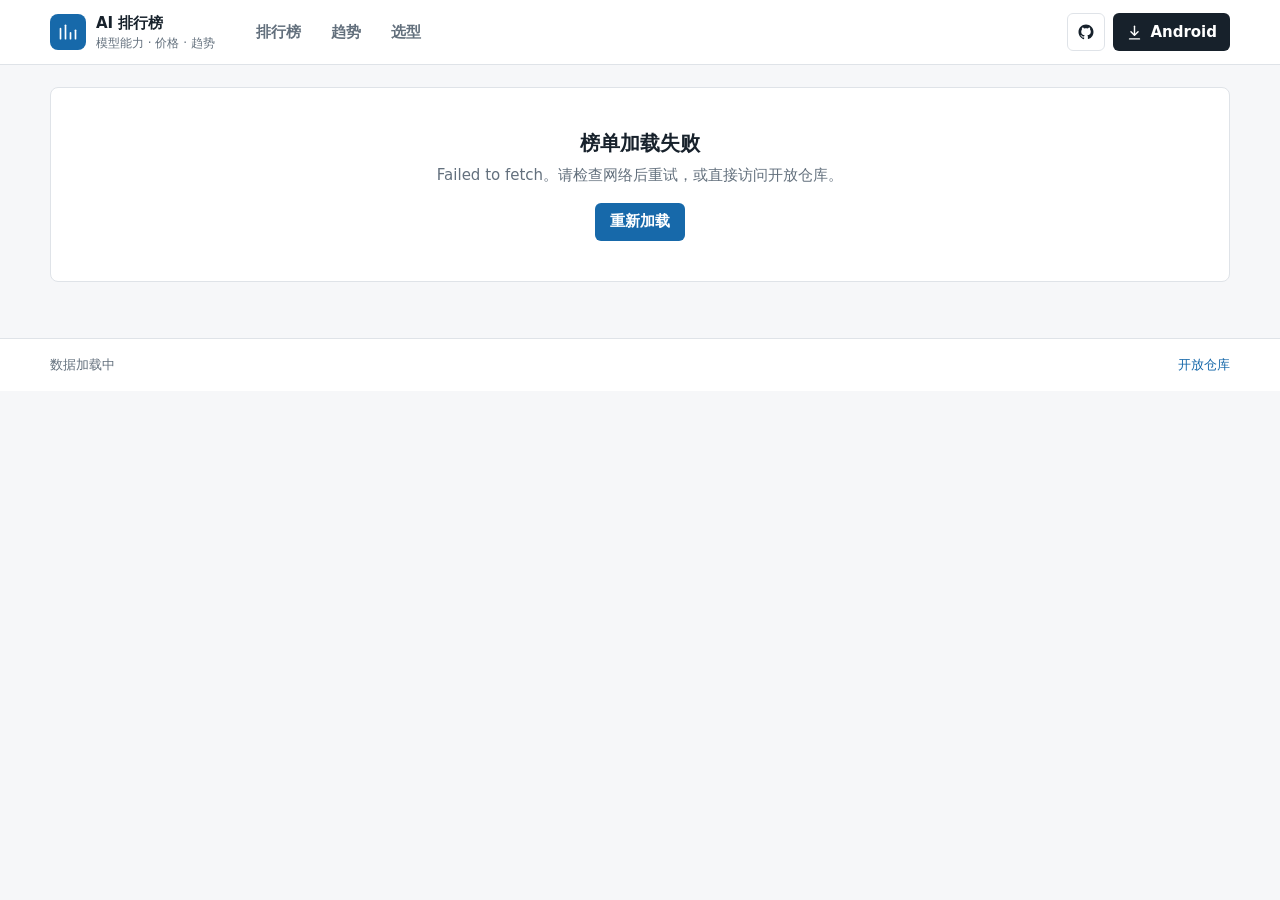
==== web/index.html @ c27666d7 "feat: add web leaderboard site" ====
<!doctype html>
<html lang="zh-CN">
<head>
  <meta charset="utf-8">
  <meta name="viewport" content="width=device-width, initial-scale=1">
  <title>AI 排行榜</title>
  <meta name="description" content="跨源聚合 AI 模型榜单，支持能力、价格、趋势和场景选型对比。">
  <meta name="color-scheme" content="light">
  <meta property="og:title" content="AI 排行榜">
  <meta property="og:description" content="跨源聚合 AI 模型榜单，支持能力、价格、趋势和场景选型对比。">
  <link rel="stylesheet" href="./styles.css">
</head>
<body>
  <header class="app-header">
    <div class="shell header-inner">
      <a class="brand" href="#/">
        <span class="brand-mark" aria-hidden="true">
          <svg viewBox="0 0 24 24" fill="none" stroke="currentColor" stroke-width="2" stroke-linecap="round" stroke-linejoin="round"><path d="M3 20V8"/><path d="M9 20V4"/><path d="M15 20v-7"/><path d="M21 20v-10"/></svg>
        </span>
        <span>
          <span class="brand-name">AI 排行榜</span>
          <small>模型能力 · 价格 · 趋势</small>
        </span>
      </a>
      <nav class="app-nav" aria-label="主导航">
        <a href="#/" data-view="leaderboard">排行榜</a>
        <a href="#/trends" data-view="trends">趋势</a>
        <a href="#/select" data-view="select">选型</a>
      </nav>
      <div class="header-actions">
        <a class="icon-button" href="https://github.com/Aigooz/ai-rankboard" target="_blank" rel="noreferrer" aria-label="GitHub 仓库">
          <svg viewBox="0 0 24 24" fill="currentColor" aria-hidden="true"><path d="M12 2C6.48 2 2 6.48 2 12c0 4.42 2.87 8.17 6.84 9.5.5.08.66-.22.66-.48v-1.7c-2.78.61-3.37-1.34-3.37-1.34-.45-1.16-1.11-1.47-1.11-1.47-.91-.62.07-.6.07-.6 1 .07 1.53 1.03 1.53 1.03.9 1.53 2.36 1.09 2.93.83.09-.65.35-1.09.64-1.34-2.22-.25-4.55-1.11-4.55-4.94 0-1.09.39-1.98 1.03-2.68-.1-.25-.45-1.27.1-2.64 0 0 .84-.27 2.75 1.02.8-.22 1.65-.33 2.5-.33.85 0 1.7.11 2.5.33 1.91-1.29 2.75-1.02 2.75-1.02.55 1.37.2 2.39.1 2.64.64.7 1.03 1.59 1.03 2.68 0 3.84-2.34 4.68-4.57 4.93.36.31.68.92.68 1.85V21c0 .27.16.57.67.48A10.01 10.01 0 0 0 22 12c0-5.52-4.48-10-10-10Z"/></svg>
        </a>
        <a class="download-button" href="https://raw.githubusercontent.com/Aigooz/ai-rankboard-updates/main/app-release.apk" download>
          <svg viewBox="0 0 24 24" fill="none" stroke="currentColor" stroke-width="2" stroke-linecap="round" stroke-linejoin="round" aria-hidden="true"><path d="M12 3v12"/><path d="m7 11 5 5 5-5"/><path d="M5 21h14"/></svg>
          <span>Android</span>
        </a>
      </div>
    </div>
  </header>

  <main class="shell page" id="app" aria-live="polite">
    <section class="loading-state" id="loading">
      <span class="spinner"></span>
      <h1>正在加载榜单</h1>
      <p>正在获取最新快照数据，首次加载可能需要几秒。</p>
    </section>
  </main>

  <div class="modal" id="model-modal" hidden>
    <div class="modal-backdrop" data-close-modal></div>
    <div class="modal-panel" role="dialog" aria-modal="true" aria-labelledby="modal-title">
      <div class="modal-header">
        <h2 id="modal-title">模型详情</h2>
        <button class="icon-button" type="button" data-close-modal aria-label="关闭详情">
          <svg viewBox="0 0 24 24" fill="none" stroke="currentColor" stroke-width="2" stroke-linecap="round" stroke-linejoin="round" aria-hidden="true"><path d="M18 6 6 18"/><path d="m6 6 12 12"/></svg>
        </button>
      </div>
      <div class="modal-body" id="modal-content"></div>
    </div>
  </div>

  <footer class="app-footer">
    <div class="shell footer-inner">
      <span id="data-meta">数据加载中</span>
      <a href="https://github.com/Aigooz/ai-rankboard" target="_blank" rel="noreferrer">开放仓库</a>
    </div>
  </footer>

  <script type="module" src="./app.js"></script>
</body>
</html>
---- web/styles.css ----
:root {
  color-scheme: light;
  --bg: #f6f7f9;
  --surface: #ffffff;
  --surface-muted: #f0f2f5;
  --border: #dfe3e8;
  --text: #17212b;
  --muted: #63707d;
  --accent: #1769aa;
  --accent-soft: #e3f0fa;
  --positive: #157347;
  --negative: #b02a37;
  --shadow: 0 10px 28px rgba(20, 33, 46, 0.10);
}

* { box-sizing: border-box; }

html { scroll-behavior: smooth; }

body {
  margin: 0;
  min-height: 100vh;
  background: var(--bg);
  color: var(--text);
  font-family: "Segoe UI", "Microsoft YaHei", system-ui, -apple-system, sans-serif;
  font-size: 15px;
  line-height: 1.5;
}

a { color: var(--accent); text-decoration: none; }
a:hover { text-decoration: underline; }

button, input, select {
  font: inherit;
}

.shell {
  width: min(1180px, 100% - 32px);
  margin-inline: auto;
}

.app-header {
  position: sticky;
  top: 0;
  z-index: 20;
  border-bottom: 1px solid var(--border);
  background: rgba(255, 255, 255, 0.94);
  backdrop-filter: blur(14px);
}

.header-inner {
  display: flex;
  align-items: center;
  gap: 20px;
  min-height: 64px;
}

.brand {
  display: flex;
  align-items: center;
  gap: 10px;
  color: var(--text);
  font-weight: 700;
  white-space: nowrap;
}

.brand:hover { text-decoration: none; }

.brand-mark {
  display: grid;
  place-items: center;
  width: 36px;
  height: 36px;
  border-radius: 8px;
  background: var(--accent);
  color: #fff;
}

.brand-mark svg { width: 20px; height: 20px; }
.brand small { display: block; color: var(--muted); font-size: 12px; font-weight: 500; }

.app-nav {
  display: flex;
  gap: 4px;
  margin-left: 8px;
}

.app-nav a {
  padding: 8px 13px;
  border-radius: 6px;
  color: var(--muted);
  font-weight: 600;
}

.app-nav a:hover { color: var(--text); background: var(--surface-muted); text-decoration: none; }
.app-nav a.active { color: var(--accent); background: var(--accent-soft); }

.header-actions {
  display: flex;
  align-items: center;
  gap: 8px;
  margin-left: auto;
}

.icon-button {
  display: grid;
  place-items: center;
  width: 38px;
  height: 38px;
  border: 1px solid var(--border);
  border-radius: 6px;
  background: var(--surface);
  color: var(--text);
}

.icon-button:hover { background: var(--surface-muted); }
.icon-button svg { width: 18px; height: 18px; }

.download-button {
  display: inline-flex;
  align-items: center;
  gap: 7px;
  height: 38px;
  padding: 0 13px;
  border-radius: 6px;
  background: var(--text);
  color: #fff;
  font-weight: 650;
}

.download-button:hover { background: #2c3b48; text-decoration: none; }
.download-button svg { width: 17px; height: 17px; }

.page {
  padding: 22px 0 56px;
}

.loading-state {
  display: grid;
  place-items: center;
  min-height: 50vh;
  color: var(--muted);
  text-align: center;
}

.loading-state h1 { margin: 12px 0 4px; font-size: 20px; color: var(--text); }
.loading-state p { margin: 0; }

.spinner {
  width: 28px;
  height: 28px;
  border: 3px solid var(--border);
  border-top-color: var(--accent);
  border-radius: 50%;
  animation: spin 1s linear infinite;
}

@keyframes spin { to { transform: rotate(360deg); } }

.view-header {
  display: flex;
  align-items: flex-end;
  justify-content: space-between;
  gap: 20px;
  margin-bottom: 18px;
}

.view-header h1 { margin: 0 0 3px; font-size: 24px; letter-spacing: 0; }
.view-header p { margin: 0; color: var(--muted); }
.freshness { color: var(--muted); font-size: 13px; text-align: right; white-space: nowrap; }
.freshness strong { display: block; color: var(--text); font-size: 15px; }

.dimension-tabs {
  display: flex;
  gap: 6px;
  overflow-x: auto;
  padding-bottom: 4px;
  margin: 0 -4px 14px;
}

.chip {
  flex: 0 0 auto;
  padding: 8px 12px;
  border: 1px solid var(--border);
  border-radius: 6px;
  background: var(--surface);
  color: var(--muted);
  font-weight: 650;
  cursor: pointer;
}

.chip:hover { background: var(--surface-muted); color: var(--text); }
.chip.active { background: var(--accent-soft); border-color: #b3d6ee; color: var(--accent); }

.control-panel {
  display: grid;
  grid-template-columns: minmax(220px, 1.2fr) auto auto auto;
  gap: 10px;
  margin-bottom: 14px;
}

.search-field {
  position: relative;
}

.search-field svg {
  position: absolute;
  left: 11px;
  top: 50%;
  width: 16px;
  height: 16px;
  color: var(--muted);
  transform: translateY(-50%);
}

.search-field input {
  width: 100%;
  height: 40px;
  padding: 0 12px 0 35px;
  border: 1px solid var(--border);
  border-radius: 6px;
  background: var(--surface);
  color: var(--text);
}

.search-field input:focus,
.control-panel select:focus {
  outline: 2px solid var(--accent);
  outline-offset: 1px;
}

.control-panel select {
  height: 40px;
  min-width: 135px;
  padding: 0 10px;
  border: 1px solid var(--border);
  border-radius: 6px;
  background: var(--surface);
  color: var(--text);
}

.panel {
  overflow: hidden;
  border: 1px solid var(--border);
  border-radius: 8px;
  background: var(--surface);
}

.table-scroll { overflow: auto; max-height: calc(100vh - 290px); }

.data-table {
  width: 100%;
  min-width: 790px;
  border-collapse: collapse;
}

.data-table th {
  position: sticky;
  top: 0;
  z-index: 1;
  padding: 11px 14px;
  border-bottom: 1px solid var(--border);
  background: var(--surface-muted);
  color: var(--muted);
  font-size: 12px;
  font-weight: 700;
  text-align: left;
  white-space: nowrap;
}

.data-table td {
  padding: 12px 14px;
  border-bottom: 1px solid #eceff2;
  vertical-align: middle;
}

.data-table tr:last-child td { border-bottom: 0; }
.data-table tbody tr { cursor: pointer; }
.data-table tbody tr:hover { background: #f8fafb; }
.data-table tbody tr:focus-visible { outline: 2px solid var(--accent); outline-offset: -2px; }

.rank-cell {
  width: 56px;
  color: var(--muted);
  font-weight: 700;
}

.model-name { font-weight: 650; }
.model-vendor { display: block; margin-top: 2px; color: var(--muted); font-size: 12px; }
.num { font-variant-numeric: tabular-nums; white-space: nowrap; }
.score-pill {
  display: inline-block;
  min-width: 48px;
  padding: 3px 7px;
  border-radius: 4px;
  background: var(--accent-soft);
  color: #085a86;
  font-weight: 700;
  text-align: center;
}

.muted { color: var(--muted); }
.empty-state {
  padding: 40px 20px;
  color: var(--muted);
  text-align: center;
}

.trend-grid,
.select-grid {
  display: grid;
  grid-template-columns: 1.35fr 1fr;
  gap: 16px;
  align-items: start;
}

.card {
  padding: 16px;
  border: 1px solid var(--border);
  border-radius: 8px;
  background: var(--surface);
}

.card h2 { margin: 0 0 12px; font-size: 17px; }
.card-sub { margin: -7px 0 13px; color: var(--muted); font-size: 13px; }

.usage-item {
  display: grid;
  grid-template-columns: 24px minmax(0, 1fr) auto;
  gap: 10px;
  align-items: center;
  width: 100%;
  padding: 9px 0;
  border: 0;
  background: transparent;
  border-bottom: 1px solid #eceff2;
  color: var(--text);
  text-align: left;
}

.usage-item:last-child { border-bottom: 0; }
.usage-item[data-clickable="true"] { cursor: pointer; }
.usage-item[data-clickable="true"]:hover .usage-name { color: var(--accent); }
.usage-position { color: var(--muted); font-weight: 700; }
.usage-name { font-weight: 650; overflow: hidden; text-overflow: ellipsis; white-space: nowrap; }
.usage-tokens { color: var(--muted); font-size: 13px; font-variant-numeric: tabular-nums; white-space: nowrap; }
.usage-bar {
  grid-column: 2 / 4;
  height: 4px;
  overflow: hidden;
  margin-top: 5px;
  border-radius: 2px;
  background: var(--surface-muted);
}
.usage-bar span { display: block; height: 100%; border-radius: 2px; background: var(--accent); }
.usage-change { color: var(--muted); font-size: 12px; }
.usage-change.up { color: var(--positive); }
.usage-change.down { color: var(--negative); }

.news-item {
  display: block;
  padding: 10px 0;
  border-bottom: 1px solid #eceff2;
  color: var(--text);
}

.news-item:last-child { border-bottom: 0; }
.news-item:hover { text-decoration: none; }
.news-item:hover h3 { color: var(--accent); }
.news-item h3 { margin: 0 0 3px; font-size: 14px; line-height: 1.4; }
.news-item span { color: var(--muted); font-size: 12px; }

.recommend-list { display: grid; gap: 10px; }
.recommend-item {
  display: grid;
  grid-template-columns: 62px minmax(0, 1fr);
  gap: 12px;
  padding: 10px;
  border: 1px solid var(--border);
  border-radius: 6px;
  background: #fbfcfd;
}

.recommend-label { color: var(--muted); font-size: 13px; font-weight: 700; }
.recommend-model { font-weight: 650; overflow-wrap: anywhere; }
.recommend-detail { display: block; margin-top: 3px; color: var(--muted); font-size: 12px; }

.tier-grid { display: grid; grid-template-columns: repeat(4, 1fr); gap: 10px; }
.tier-item { padding: 10px; border: 1px solid var(--border); border-radius: 6px; background: #fbfcfd; }
.tier-label { color: var(--muted); font-size: 12px; font-weight: 700; }
.tier-model { margin-top: 4px; font-weight: 650; overflow-wrap: anywhere; }
.tier-detail { display: block; margin-top: 3px; color: var(--muted); font-size: 12px; }

.modal {
  position: fixed;
  inset: 0;
  z-index: 40;
  display: grid;
  place-items: center;
  padding: 20px;
}

.modal[hidden] { display: none; }
.modal-backdrop { position: absolute; inset: 0; background: rgba(15, 24, 32, 0.42); }
.modal-panel {
  position: relative;
  width: min(760px, 100%);
  max-height: min(84vh, 780px);
  overflow: hidden;
  border-radius: 8px;
  background: var(--surface);
  box-shadow: var(--shadow);
}

.modal-header {
  display: flex;
  align-items: center;
  justify-content: space-between;
  gap: 16px;
  min-height: 56px;
  padding: 10px 16px;
  border-bottom: 1px solid var(--border);
}

.modal-header h2 { margin: 0; font-size: 18px; overflow-wrap: anywhere; }
.modal-body { overflow: auto; padding: 16px; max-height: calc(min(84vh, 780px) - 57px); }
.detail-grid { display: grid; grid-template-columns: repeat(4, 1fr); gap: 8px; margin-bottom: 16px; }
.detail-stat { padding: 10px; border: 1px solid var(--border); border-radius: 6px; background: #fbfcfd; }
.detail-stat span { display: block; color: var(--muted); font-size: 12px; }
.detail-stat strong { display: block; margin-top: 3px; font-size: 15px; overflow-wrap: anywhere; }
.detail-source { margin: 0 0 16px; color: var(--muted); font-size: 13px; }
.score-row { display: grid; grid-template-columns: minmax(0, 1fr) 42px 52px; gap: 10px; align-items: center; padding: 7px 0; border-bottom: 1px solid #eceff2; }
.score-row:last-child { border-bottom: 0; }
.score-row-name { overflow: hidden; text-overflow: ellipsis; white-space: nowrap; }
.score-row-rank, .score-row-score { color: var(--muted); text-align: right; font-variant-numeric: tabular-nums; }

.error-state { padding: 40px; text-align: center; }
.error-state h1 { margin: 0 0 6px; font-size: 20px; }
.error-state p { margin: 0 0 16px; color: var(--muted); }
.retry-button { height: 38px; padding: 0 15px; border: 0; border-radius: 6px; background: var(--accent); color: #fff; font-weight: 650; cursor: pointer; }

.app-footer { border-top: 1px solid var(--border); background: var(--surface); }
.footer-inner { display: flex; justify-content: space-between; gap: 16px; min-height: 52px; align-items: center; color: var(--muted); font-size: 13px; }

@media (max-width: 900px) {
  .header-inner { gap: 10px; }
  .brand small { display: none; }
  .app-nav { order: 3; width: 100%; margin: 0; overflow-x: auto; padding-bottom: 5px; }
  .header-inner { flex-wrap: wrap; padding-block: 10px 0; }
  .download-button span { display: none; }
  .view-header { display: block; }
  .freshness { margin-top: 7px; text-align: left; }
  .control-panel { grid-template-columns: 1fr; }
  .table-scroll { max-height: none; }
  .trend-grid, .select-grid { grid-template-columns: 1fr; }
  .tier-grid, .detail-grid { grid-template-columns: repeat(2, 1fr); }
  .usage-item { grid-template-columns: 20px minmax(0, 1fr); }
  .usage-tokens { grid-column: 2; margin-top: 2px; white-space: normal; }
  .usage-bar { grid-column: 1 / 3; }
  .modal { padding: 10px; }
  .modal-body { padding: 12px; }
}

@media (max-width: 520px) {
  .shell { width: min(100% - 20px, 1180px); }
  .download-button { width: 38px; padding: 0; justify-content: center; }
  .brand-name { font-size: 16px; }
  .view-header h1 { font-size: 21px; }
  .tier-grid { grid-template-columns: 1fr; }
}
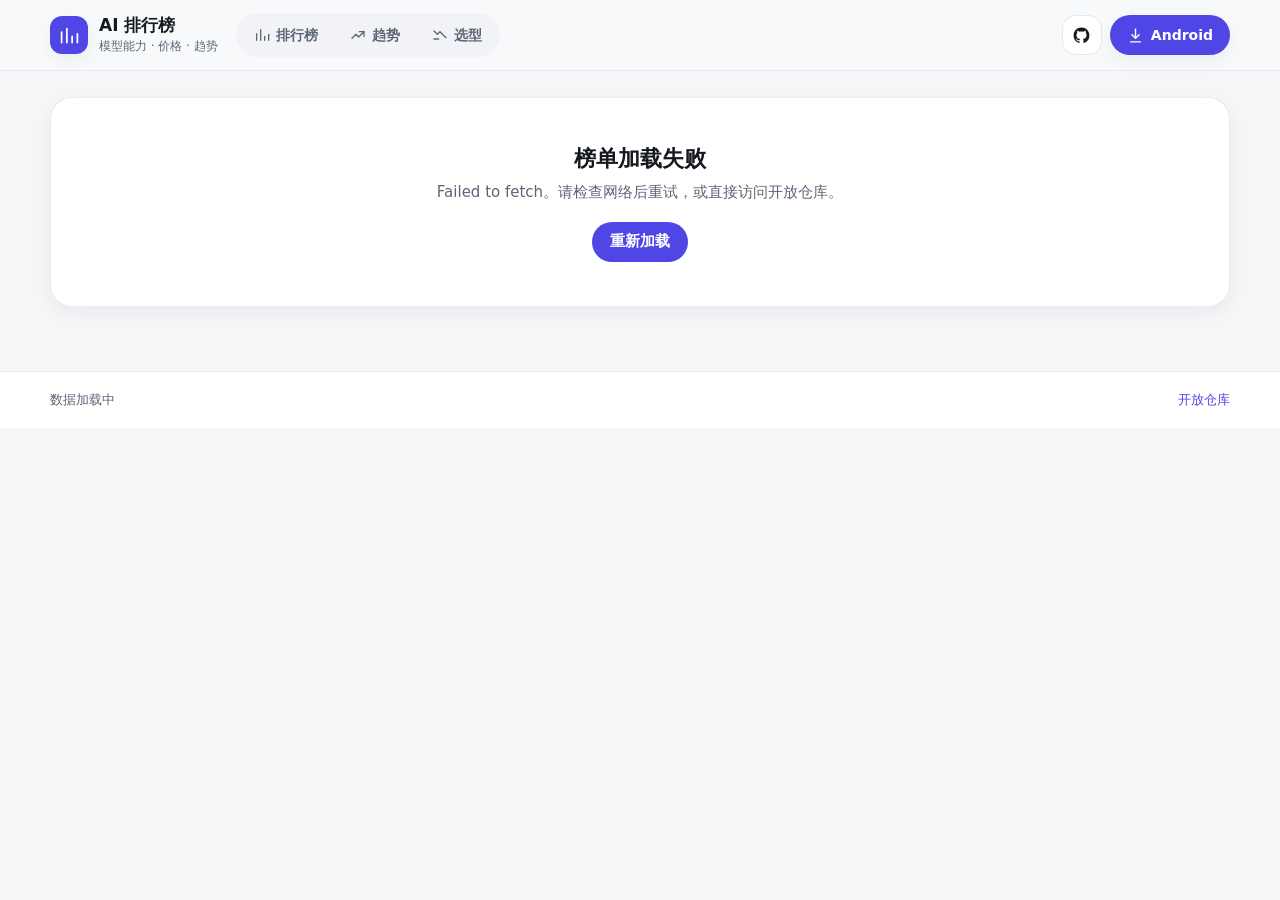
==== commit c31361b3: "style: align web UI with Android design system" ====
--- a/web/index.html
+++ b/web/index.html
@@ -5,7 +5,7 @@
   <meta name="viewport" content="width=device-width, initial-scale=1">
   <title>AI 排行榜</title>
   <meta name="description" content="跨源聚合 AI 模型榜单，支持能力、价格、趋势和场景选型对比。">
-  <meta name="color-scheme" content="light">
+  <meta name="color-scheme" content="light dark">
   <meta property="og:title" content="AI 排行榜">
   <meta property="og:description" content="跨源聚合 AI 模型榜单，支持能力、价格、趋势和场景选型对比。">
   <link rel="stylesheet" href="./styles.css">
@@ -23,9 +23,18 @@
         </span>
       </a>
       <nav class="app-nav" aria-label="主导航">
-        <a href="#/" data-view="leaderboard">排行榜</a>
-        <a href="#/trends" data-view="trends">趋势</a>
-        <a href="#/select" data-view="select">选型</a>
+        <a href="#/" data-view="leaderboard" title="排行榜">
+          <svg viewBox="0 0 24 24" fill="none" stroke="currentColor" stroke-width="2" stroke-linecap="round" stroke-linejoin="round" aria-hidden="true"><path d="M4 20V10"/><path d="M10 20V4"/><path d="M16 20v-6"/><path d="M22 20v-9"/></svg>
+          <span>排行榜</span>
+        </a>
+        <a href="#/trends" data-view="trends" title="趋势">
+          <svg viewBox="0 0 24 24" fill="none" stroke="currentColor" stroke-width="2" stroke-linecap="round" stroke-linejoin="round" aria-hidden="true"><path d="M3 17l6-6 4 4 8-8"/><path d="M14 7h7v7"/></svg>
+          <span>趋势</span>
+        </a>
+        <a href="#/select" data-view="select" title="选型">
+          <svg viewBox="0 0 24 24" fill="none" stroke="currentColor" stroke-width="2" stroke-linecap="round" stroke-linejoin="round" aria-hidden="true"><path d="m3 6 5 5 4-4 9 9"/><path d="M3 18h7"/></svg>
+          <span>选型</span>
+        </a>
       </nav>
       <div class="header-actions">
         <a class="icon-button" href="https://github.com/Aigooz/ai-rankboard" target="_blank" rel="noreferrer" aria-label="GitHub 仓库">
--- a/web/styles.css
+++ b/web/styles.css
@@ -1,21 +1,68 @@
 :root {
   color-scheme: light;
-  --bg: #f6f7f9;
-  --surface: #ffffff;
-  --surface-muted: #f0f2f5;
-  --border: #dfe3e8;
-  --text: #17212b;
-  --muted: #63707d;
-  --accent: #1769aa;
-  --accent-soft: #e3f0fa;
-  --positive: #157347;
-  --negative: #b02a37;
-  --shadow: 0 10px 28px rgba(20, 33, 46, 0.10);
+  --bg: #F5F6F8;
+  --surface: #FFFFFF;
+  --surface-container: #F4F6F9;
+  --surface-high: #F0F2F6;
+  --surface-highest: #EBEEF3;
+  --surface-row: rgba(235, 238, 243, .46);
+  --surface-variant: #E6EAF0;
+  --outline: #DFE4EC;
+  --text: #161A20;
+  --muted: #5D6675;
+  --primary: #4F46E5;
+  --on-primary: #FFFFFF;
+  --primary-container: #E7E9FF;
+  --on-primary-container: #1B1B62;
+  --secondary: #0E8781;
+  --secondary-container: #D8F6F3;
+  --on-secondary-container: #06302E;
+  --tertiary: #D97706;
+  --tertiary-container: #FFECCB;
+  --on-tertiary-container: #4A2000;
+  --success: #16A34A;
+  --error: #DC2626;
+  --header: rgba(249, 250, 251, .88);
+  --shadow: 0 18px 50px rgba(15, 23, 42, .08);
+  --shadow-soft: 0 6px 18px rgba(15, 23, 42, .05);
+}
+
+@media (prefers-color-scheme: dark) {
+  :root {
+    color-scheme: dark;
+    --bg: #070A10;
+    --surface: #0C1017;
+    --surface-container: #151B26;
+    --surface-high: #1A212E;
+    --surface-highest: #202735;
+    --surface-row: rgba(32, 39, 53, .44);
+    --surface-variant: #1C232F;
+    --outline: #262E3C;
+    --text: #E8ECF4;
+    --muted: #A7B1C2;
+    --primary: #A5B4FC;
+    --on-primary: #141A45;
+    --primary-container: #37306E;
+    --on-primary-container: #E7E9FF;
+    --secondary: #5EEAD4;
+    --secondary-container: #0D4C47;
+    --on-secondary-container: #D8F6F3;
+    --tertiary: #FBBF24;
+    --tertiary-container: #543405;
+    --on-tertiary-container: #FFECCB;
+    --success: #4ADE80;
+    --error: #F87171;
+    --header: rgba(12, 16, 23, .9);
+    --shadow: 0 20px 60px rgba(0, 0, 0, .32);
+    --shadow-soft: 0 8px 22px rgba(0, 0, 0, .18);
+  }
 }
 
 * { box-sizing: border-box; }
 
-html { scroll-behavior: smooth; }
+html {
+  scroll-behavior: smooth;
+}
 
 body {
   margin: 0;
@@ -25,13 +72,29 @@
   font-family: "Segoe UI", "Microsoft YaHei", system-ui, -apple-system, sans-serif;
   font-size: 15px;
   line-height: 1.5;
-}
-
-a { color: var(--accent); text-decoration: none; }
+  letter-spacing: 0;
+}
+
+a {
+  color: var(--primary);
+  text-decoration: none;
+}
+
 a:hover { text-decoration: underline; }
 
-button, input, select {
+button,
+input,
+select {
   font: inherit;
+}
+
+button:focus-visible,
+a:focus-visible,
+input:focus-visible,
+select:focus-visible,
+[tabindex]:focus-visible {
+  outline: 2px solid var(--primary);
+  outline-offset: 2px;
 }
 
 .shell {
@@ -43,22 +106,22 @@
   position: sticky;
   top: 0;
   z-index: 20;
-  border-bottom: 1px solid var(--border);
-  background: rgba(255, 255, 255, 0.94);
-  backdrop-filter: blur(14px);
+  border-bottom: 1px solid color-mix(in srgb, var(--outline) 68%, transparent);
+  background: var(--header);
+  backdrop-filter: blur(18px);
 }
 
 .header-inner {
   display: flex;
   align-items: center;
-  gap: 20px;
-  min-height: 64px;
+  gap: 18px;
+  min-height: 70px;
 }
 
 .brand {
   display: flex;
   align-items: center;
-  gap: 10px;
+  gap: 11px;
   color: var(--text);
   font-weight: 700;
   white-space: nowrap;
@@ -67,90 +130,157 @@
 .brand:hover { text-decoration: none; }
 
 .brand-mark {
-  display: grid;
-  place-items: center;
-  width: 36px;
-  height: 36px;
-  border-radius: 8px;
-  background: var(--accent);
-  color: #fff;
-}
-
-.brand-mark svg { width: 20px; height: 20px; }
-.brand small { display: block; color: var(--muted); font-size: 12px; font-weight: 500; }
-
-.app-nav {
-  display: flex;
-  gap: 4px;
-  margin-left: 8px;
-}
-
-.app-nav a {
-  padding: 8px 13px;
-  border-radius: 6px;
-  color: var(--muted);
-  font-weight: 600;
-}
-
-.app-nav a:hover { color: var(--text); background: var(--surface-muted); text-decoration: none; }
-.app-nav a.active { color: var(--accent); background: var(--accent-soft); }
-
-.header-actions {
-  display: flex;
-  align-items: center;
-  gap: 8px;
-  margin-left: auto;
-}
-
-.icon-button {
   display: grid;
   place-items: center;
   width: 38px;
   height: 38px;
-  border: 1px solid var(--border);
-  border-radius: 6px;
-  background: var(--surface);
-  color: var(--text);
-}
-
-.icon-button:hover { background: var(--surface-muted); }
-.icon-button svg { width: 18px; height: 18px; }
-
+  border-radius: 12px;
+  background: var(--primary);
+  color: var(--on-primary);
+  box-shadow: var(--shadow-soft);
+}
+
+.brand-mark svg {
+  width: 21px;
+  height: 21px;
+}
+
+.brand-name {
+  display: block;
+  font-size: 17px;
+  line-height: 1.25;
+}
+
+.brand small {
+  display: block;
+  margin-top: 1px;
+  color: var(--muted);
+  font-size: 12px;
+  font-weight: 500;
+}
+
+.app-nav {
+  display: flex;
+  align-items: center;
+  gap: 4px;
+  padding: 4px;
+  border-radius: 999px;
+  background: color-mix(in srgb, var(--surface-highest) 52%, transparent);
+}
+
+.app-nav a {
+  display: inline-flex;
+  align-items: center;
+  gap: 6px;
+  min-height: 36px;
+  padding: 0 14px;
+  border-radius: 999px;
+  color: var(--muted);
+  font-size: 14px;
+  font-weight: 600;
+  transition: background .18s ease, color .18s ease;
+}
+
+.app-nav a svg {
+  width: 16px;
+  height: 16px;
+}
+
+.app-nav a:hover {
+  color: var(--text);
+  background: color-mix(in srgb, var(--surface-highest) 70%, transparent);
+  text-decoration: none;
+}
+
+.app-nav a.active {
+  background: var(--primary);
+  color: var(--on-primary);
+}
+
+.header-actions {
+  display: flex;
+  align-items: center;
+  gap: 8px;
+  margin-left: auto;
+}
+
+.icon-button,
 .download-button {
   display: inline-flex;
   align-items: center;
+  justify-content: center;
+  min-height: 40px;
+  border: 1px solid color-mix(in srgb, var(--outline) 82%, transparent);
+  color: var(--text);
+}
+
+.icon-button {
+  width: 40px;
+  border-radius: 14px;
+  background: var(--surface);
+  transition: background .18s ease;
+}
+
+.icon-button:hover {
+  background: var(--surface-container);
+}
+
+.icon-button svg {
+  width: 19px;
+  height: 19px;
+}
+
+.download-button {
   gap: 7px;
-  height: 38px;
-  padding: 0 13px;
-  border-radius: 6px;
-  background: var(--text);
-  color: #fff;
+  height: 40px;
+  padding: 0 16px;
+  border-radius: 999px;
+  background: var(--primary);
+  border-color: transparent;
+  color: var(--on-primary);
+  font-size: 14px;
   font-weight: 650;
-}
-
-.download-button:hover { background: #2c3b48; text-decoration: none; }
-.download-button svg { width: 17px; height: 17px; }
+  box-shadow: var(--shadow-soft);
+}
+
+.download-button:hover {
+  color: var(--on-primary);
+  background: color-mix(in srgb, var(--primary) 90%, var(--text));
+  text-decoration: none;
+}
+
+.download-button svg {
+  width: 17px;
+  height: 17px;
+}
 
 .page {
-  padding: 22px 0 56px;
+  padding: 26px 0 64px;
 }
 
 .loading-state {
   display: grid;
   place-items: center;
-  min-height: 50vh;
+  min-height: 52vh;
   color: var(--muted);
   text-align: center;
 }
 
-.loading-state h1 { margin: 12px 0 4px; font-size: 20px; color: var(--text); }
-.loading-state p { margin: 0; }
+.loading-state h1 {
+  margin: 16px 0 4px;
+  font-size: 22px;
+  color: var(--text);
+}
+
+.loading-state p {
+  margin: 0;
+}
 
 .spinner {
-  width: 28px;
-  height: 28px;
-  border: 3px solid var(--border);
-  border-top-color: var(--accent);
+  width: 30px;
+  height: 30px;
+  border: 3px solid var(--surface-highest);
+  border-top-color: var(--primary);
   border-radius: 50%;
   animation: spin 1s linear infinite;
 }
@@ -165,102 +295,151 @@
   margin-bottom: 18px;
 }
 
-.view-header h1 { margin: 0 0 3px; font-size: 24px; letter-spacing: 0; }
-.view-header p { margin: 0; color: var(--muted); }
-.freshness { color: var(--muted); font-size: 13px; text-align: right; white-space: nowrap; }
-.freshness strong { display: block; color: var(--text); font-size: 15px; }
+.view-header h1 {
+  margin: 0 0 4px;
+  font-size: 25px;
+  font-weight: 700;
+  letter-spacing: 0;
+}
+
+.view-header p {
+  margin: 0;
+  color: var(--muted);
+  max-width: 620px;
+}
+
+.freshness {
+  color: var(--muted);
+  font-size: 13px;
+  text-align: right;
+  white-space: nowrap;
+}
+
+.freshness strong {
+  display: block;
+  margin-top: 2px;
+  color: var(--text);
+  font-size: 15px;
+}
 
 .dimension-tabs {
   display: flex;
   gap: 6px;
   overflow-x: auto;
-  padding-bottom: 4px;
-  margin: 0 -4px 14px;
-}
+  scrollbar-width: none;
+  padding: 2px 2px 4px;
+  margin: 0 -2px 14px;
+}
+
+.dimension-tabs::-webkit-scrollbar { display: none; }
 
 .chip {
   flex: 0 0 auto;
-  padding: 8px 12px;
-  border: 1px solid var(--border);
-  border-radius: 6px;
-  background: var(--surface);
-  color: var(--muted);
+  min-height: 36px;
+  padding: 0 14px;
+  border: 1px solid transparent;
+  border-radius: 999px;
+  background: color-mix(in srgb, var(--surface-highest) 48%, transparent);
+  color: var(--muted);
+  font-size: 13px;
   font-weight: 650;
   cursor: pointer;
-}
-
-.chip:hover { background: var(--surface-muted); color: var(--text); }
-.chip.active { background: var(--accent-soft); border-color: #b3d6ee; color: var(--accent); }
+  transition: background .18s ease, color .18s ease;
+}
+
+.chip:hover {
+  background: var(--surface-highest);
+  color: var(--text);
+}
+
+.chip.active {
+  background: var(--primary);
+  color: var(--on-primary);
+}
 
 .control-panel {
   display: grid;
-  grid-template-columns: minmax(220px, 1.2fr) auto auto auto;
+  grid-template-columns: minmax(240px, 1.25fr) auto auto auto;
   gap: 10px;
-  margin-bottom: 14px;
+  align-items: center;
+  padding: 12px;
+  margin-bottom: 16px;
+  border: 1px solid color-mix(in srgb, var(--outline) 70%, transparent);
+  border-radius: 22px;
+  background: var(--surface);
+  box-shadow: var(--shadow-soft);
 }
 
 .search-field {
   position: relative;
+  display: block;
 }
 
 .search-field svg {
   position: absolute;
-  left: 11px;
+  left: 14px;
   top: 50%;
   width: 16px;
   height: 16px;
   color: var(--muted);
   transform: translateY(-50%);
+  pointer-events: none;
+}
+
+.search-field input,
+.control-panel select {
+  width: 100%;
+  min-height: 42px;
+  padding: 0 13px;
+  border: 1px solid color-mix(in srgb, var(--outline) 88%, transparent);
+  border-radius: 14px;
+  background: var(--bg);
+  color: var(--text);
 }
 
 .search-field input {
-  width: 100%;
-  height: 40px;
-  padding: 0 12px 0 35px;
-  border: 1px solid var(--border);
-  border-radius: 6px;
-  background: var(--surface);
-  color: var(--text);
+  padding-left: 40px;
+  border-radius: 18px;
 }
 
 .search-field input:focus,
 .control-panel select:focus {
-  outline: 2px solid var(--accent);
-  outline-offset: 1px;
+  outline: 2px solid color-mix(in srgb, var(--primary) 45%, transparent);
+  outline-offset: 0;
+  border-color: color-mix(in srgb, var(--primary) 45%, transparent);
 }
 
 .control-panel select {
-  height: 40px;
-  min-width: 135px;
-  padding: 0 10px;
-  border: 1px solid var(--border);
-  border-radius: 6px;
-  background: var(--surface);
-  color: var(--text);
+  min-width: 138px;
+  cursor: pointer;
 }
 
 .panel {
   overflow: hidden;
-  border: 1px solid var(--border);
-  border-radius: 8px;
+  border: 1px solid color-mix(in srgb, var(--outline) 70%, transparent);
+  border-radius: 22px;
   background: var(--surface);
-}
-
-.table-scroll { overflow: auto; max-height: calc(100vh - 290px); }
+  box-shadow: var(--shadow-soft);
+}
+
+.table-scroll {
+  overflow: auto;
+  max-height: calc(100vh - 310px);
+}
 
 .data-table {
   width: 100%;
-  min-width: 790px;
-  border-collapse: collapse;
+  min-width: 860px;
+  border-collapse: separate;
+  border-spacing: 0;
 }
 
 .data-table th {
   position: sticky;
   top: 0;
   z-index: 1;
-  padding: 11px 14px;
-  border-bottom: 1px solid var(--border);
-  background: var(--surface-muted);
+  padding: 13px 16px;
+  background: color-mix(in srgb, var(--surface-container) 88%, transparent);
   color: var(--muted);
   font-size: 12px;
   font-weight: 700;
@@ -268,40 +447,106 @@
   white-space: nowrap;
 }
 
+.data-table th:last-child,
+.data-table td:last-child { text-align: right; }
+
 .data-table td {
-  padding: 12px 14px;
-  border-bottom: 1px solid #eceff2;
+  padding: 11px 16px;
+  border-top: 1px solid color-mix(in srgb, var(--outline) 58%, transparent);
   vertical-align: middle;
 }
 
-.data-table tr:last-child td { border-bottom: 0; }
-.data-table tbody tr { cursor: pointer; }
-.data-table tbody tr:hover { background: #f8fafb; }
-.data-table tbody tr:focus-visible { outline: 2px solid var(--accent); outline-offset: -2px; }
+.data-table tbody tr {
+  cursor: pointer;
+  transition: background .15s ease;
+}
+
+.data-table tbody tr:hover {
+  background: color-mix(in srgb, var(--primary) 5%, transparent);
+}
+
+.data-table tbody tr:focus-visible {
+  outline: 2px solid var(--primary);
+  outline-offset: -2px;
+}
 
 .rank-cell {
-  width: 56px;
-  color: var(--muted);
-  font-weight: 700;
-}
-
-.model-name { font-weight: 650; }
-.model-vendor { display: block; margin-top: 2px; color: var(--muted); font-size: 12px; }
-.num { font-variant-numeric: tabular-nums; white-space: nowrap; }
+  width: 62px;
+}
+
+.rank-badge {
+  display: grid;
+  place-items: center;
+  width: 38px;
+  height: 30px;
+  border-radius: 10px;
+  background: color-mix(in srgb, var(--rank-color, var(--muted)) 11%, transparent);
+  color: var(--rank-color, var(--muted));
+  font-size: 13px;
+  font-weight: 700;
+  font-variant-numeric: tabular-nums;
+}
+
+.model-cell {
+  display: flex;
+  align-items: center;
+  gap: 11px;
+  min-width: 220px;
+}
+
+.vendor-icon {
+  display: grid;
+  flex: 0 0 auto;
+  place-items: center;
+  width: 38px;
+  height: 38px;
+  border-radius: 12px;
+  background: var(--vendor-color, #5B6472);
+  color: #fff;
+  font-size: 11px;
+  font-weight: 700;
+  overflow: hidden;
+}
+
+.model-name {
+  display: block;
+  font-size: 15px;
+  font-weight: 650;
+  overflow: hidden;
+  text-overflow: ellipsis;
+  white-space: nowrap;
+}
+
+.model-vendor {
+  display: block;
+  margin-top: 2px;
+  color: var(--muted);
+  font-size: 12px;
+}
+
+.num {
+  color: var(--muted);
+  font-variant-numeric: tabular-nums;
+  white-space: nowrap;
+}
+
 .score-pill {
-  display: inline-block;
-  min-width: 48px;
-  padding: 3px 7px;
-  border-radius: 4px;
-  background: var(--accent-soft);
-  color: #085a86;
-  font-weight: 700;
-  text-align: center;
+  display: inline-grid;
+  place-items: center;
+  min-width: 54px;
+  padding: 6px 8px;
+  border-radius: 10px;
+  background: color-mix(in srgb, var(--score-color, var(--primary)) 13%, transparent);
+  color: var(--score-color, var(--primary));
+  font-size: 14px;
+  font-weight: 750;
+  font-variant-numeric: tabular-nums;
 }
 
 .muted { color: var(--muted); }
+
 .empty-state {
-  padding: 40px 20px;
+  padding: 44px 24px;
   color: var(--muted);
   text-align: center;
 }
@@ -309,87 +554,316 @@
 .trend-grid,
 .select-grid {
   display: grid;
-  grid-template-columns: 1.35fr 1fr;
+  grid-template-columns: 1.32fr 1fr;
   gap: 16px;
   align-items: start;
 }
 
-.card {
-  padding: 16px;
-  border: 1px solid var(--border);
-  border-radius: 8px;
-  background: var(--surface);
-}
-
-.card h2 { margin: 0 0 12px; font-size: 17px; }
-.card-sub { margin: -7px 0 13px; color: var(--muted); font-size: 13px; }
+.panel-head {
+  display: flex;
+  align-items: flex-start;
+  justify-content: space-between;
+  gap: 12px;
+  padding: 18px 18px 10px;
+}
+
+.panel-head h2 {
+  margin: 0;
+  font-size: 17px;
+  font-weight: 700;
+}
+
+.panel-sub {
+  margin: 4px 0 0;
+  color: var(--muted);
+  font-size: 13px;
+  max-width: 520px;
+}
+
+.panel-body {
+  padding: 0 18px 14px;
+}
+
+.usage-list,
+.news-list,
+.selection-list,
+.latest-list {
+  display: grid;
+  gap: 8px;
+}
+
+.usage-item,
+.news-item,
+.selection-row,
+.latest-row {
+  width: 100%;
+  border: 0;
+  border-radius: 14px;
+  background: var(--surface-row);
+  color: var(--text);
+  text-align: left;
+  transition: background .18s ease;
+}
+
+.usage-item,
+.selection-row,
+.latest-row {
+  cursor: pointer;
+}
+
+.usage-item:hover,
+.news-item:hover,
+.selection-row:hover,
+.latest-row:hover {
+  background: color-mix(in srgb, var(--primary) 8%, var(--surface-row));
+  text-decoration: none;
+}
 
 .usage-item {
   display: grid;
   grid-template-columns: 24px minmax(0, 1fr) auto;
+  gap: 7px 10px;
+  align-items: center;
+  padding: 10px;
+}
+
+.usage-item[data-clickable="false"] {
+  cursor: default;
+}
+
+.usage-position {
+  color: var(--muted);
+  font-size: 13px;
+  font-weight: 750;
+  font-variant-numeric: tabular-nums;
+}
+
+.usage-name {
+  overflow: hidden;
+  text-overflow: ellipsis;
+  white-space: nowrap;
+  font-size: 14px;
+  font-weight: 650;
+}
+
+.usage-item:hover .usage-name {
+  color: var(--primary);
+}
+
+.usage-tokens {
+  color: var(--muted);
+  font-size: 12px;
+  font-variant-numeric: tabular-nums;
+  white-space: nowrap;
+}
+
+.usage-change {
+  margin-left: 7px;
+  font-weight: 650;
+}
+
+.usage-change.up { color: var(--success); }
+.usage-change.down { color: var(--error); }
+
+.usage-bar {
+  grid-column: 2 / 4;
+  height: 5px;
+  overflow: hidden;
+  border-radius: 999px;
+  background: color-mix(in srgb, var(--surface-highest) 72%, transparent);
+}
+
+.usage-bar span {
+  display: block;
+  height: 100%;
+  border-radius: 999px;
+  background: color-mix(in srgb, var(--primary) 78%, transparent);
+}
+
+.news-item {
+  padding: 10px 12px;
+}
+
+.news-item h3 {
+  margin: 0;
+  color: var(--text);
+  font-size: 14px;
+  font-weight: 650;
+  line-height: 1.42;
+}
+
+.news-item:hover h3 {
+  color: var(--primary);
+}
+
+.news-item span {
+  display: block;
+  margin-top: 4px;
+  color: var(--muted);
+  font-size: 12px;
+}
+
+.selection-row {
+  display: flex;
+  align-items: center;
   gap: 10px;
-  align-items: center;
-  width: 100%;
-  padding: 9px 0;
+  padding: 10px;
+}
+
+.selection-leading {
+  width: 26px;
+  color: var(--muted);
+  font-size: 12px;
+  font-weight: 700;
+  text-align: center;
+  flex: 0 0 auto;
+}
+
+.selection-info {
+  flex: 1;
+  min-width: 0;
+}
+
+.selection-model {
+  overflow: hidden;
+  text-overflow: ellipsis;
+  white-space: nowrap;
+  font-size: 14px;
+  font-weight: 650;
+}
+
+.selection-meta,
+.recommend-detail,
+.tier-detail,
+.latest-meta {
+  display: block;
+  margin-top: 3px;
+  overflow: hidden;
+  text-overflow: ellipsis;
+  white-space: nowrap;
+  color: var(--muted);
+  font-size: 12px;
+}
+
+.selection-right,
+.latest-score {
+  flex: 0 0 auto;
+  text-align: right;
+}
+
+.selection-price {
+  color: var(--primary);
+  font-size: 14px;
+  font-weight: 700;
+  font-variant-numeric: tabular-nums;
+}
+
+.selection-badge {
+  margin-top: 2px;
+  color: var(--muted);
+  font-size: 11px;
+  white-space: nowrap;
+}
+
+.recommend-grid {
+  display: grid;
+  grid-template-columns: repeat(2, minmax(0, 1fr));
+  gap: 10px;
+}
+
+.recommend-card {
+  padding: 12px;
+  border-radius: 16px;
+  background: var(--surface-row);
+}
+
+.recommend-label {
+  display: flex;
+  align-items: center;
+  justify-content: space-between;
+  gap: 8px;
+  color: var(--muted);
+  font-size: 12px;
+  font-weight: 700;
+}
+
+.recommend-model {
+  display: flex;
+  align-items: center;
+  justify-content: space-between;
+  gap: 8px;
+  margin-top: 8px;
+}
+
+.recommend-model + .recommend-model {
+  margin-top: 8px;
+}
+
+.model-chip {
+  flex: 1;
+  min-width: 0;
+  padding: 0;
   border: 0;
   background: transparent;
-  border-bottom: 1px solid #eceff2;
   color: var(--text);
   text-align: left;
-}
-
-.usage-item:last-child { border-bottom: 0; }
-.usage-item[data-clickable="true"] { cursor: pointer; }
-.usage-item[data-clickable="true"]:hover .usage-name { color: var(--accent); }
-.usage-position { color: var(--muted); font-weight: 700; }
-.usage-name { font-weight: 650; overflow: hidden; text-overflow: ellipsis; white-space: nowrap; }
-.usage-tokens { color: var(--muted); font-size: 13px; font-variant-numeric: tabular-nums; white-space: nowrap; }
-.usage-bar {
-  grid-column: 2 / 4;
-  height: 4px;
+  font-size: 14px;
+  font-weight: 650;
+  cursor: pointer;
   overflow: hidden;
-  margin-top: 5px;
-  border-radius: 2px;
-  background: var(--surface-muted);
-}
-.usage-bar span { display: block; height: 100%; border-radius: 2px; background: var(--accent); }
-.usage-change { color: var(--muted); font-size: 12px; }
-.usage-change.up { color: var(--positive); }
-.usage-change.down { color: var(--negative); }
-
-.news-item {
-  display: block;
-  padding: 10px 0;
-  border-bottom: 1px solid #eceff2;
-  color: var(--text);
-}
-
-.news-item:last-child { border-bottom: 0; }
-.news-item:hover { text-decoration: none; }
-.news-item:hover h3 { color: var(--accent); }
-.news-item h3 { margin: 0 0 3px; font-size: 14px; line-height: 1.4; }
-.news-item span { color: var(--muted); font-size: 12px; }
-
-.recommend-list { display: grid; gap: 10px; }
-.recommend-item {
-  display: grid;
-  grid-template-columns: 62px minmax(0, 1fr);
-  gap: 12px;
-  padding: 10px;
-  border: 1px solid var(--border);
-  border-radius: 6px;
-  background: #fbfcfd;
-}
-
-.recommend-label { color: var(--muted); font-size: 13px; font-weight: 700; }
-.recommend-model { font-weight: 650; overflow-wrap: anywhere; }
-.recommend-detail { display: block; margin-top: 3px; color: var(--muted); font-size: 12px; }
-
-.tier-grid { display: grid; grid-template-columns: repeat(4, 1fr); gap: 10px; }
-.tier-item { padding: 10px; border: 1px solid var(--border); border-radius: 6px; background: #fbfcfd; }
-.tier-label { color: var(--muted); font-size: 12px; font-weight: 700; }
-.tier-model { margin-top: 4px; font-weight: 650; overflow-wrap: anywhere; }
-.tier-detail { display: block; margin-top: 3px; color: var(--muted); font-size: 12px; }
+  text-overflow: ellipsis;
+  white-space: nowrap;
+}
+
+.model-chip:hover {
+  color: var(--primary);
+}
+
+.tier-grid {
+  display: grid;
+  grid-template-columns: repeat(4, minmax(0, 1fr));
+  gap: 10px;
+}
+
+.tier-item {
+  padding: 12px;
+  border-radius: 16px;
+  background: var(--surface-row);
+}
+
+.tier-label {
+  color: var(--tertiary);
+  font-size: 12px;
+  font-weight: 700;
+}
+
+.tier-model {
+  margin-top: 6px;
+  overflow-wrap: anywhere;
+  font-size: 14px;
+  font-weight: 650;
+}
+
+.latest-row {
+  display: flex;
+  align-items: center;
+  gap: 10px;
+  padding: 9px 10px;
+}
+
+.latest-row .vendor-icon {
+  width: 30px;
+  height: 30px;
+  border-radius: 10px;
+  font-size: 10px;
+}
+
+.latest-score {
+  color: var(--text);
+  font-size: 15px;
+  font-weight: 700;
+  font-variant-numeric: tabular-nums;
+}
 
 .modal {
   position: fixed;
@@ -397,74 +871,297 @@
   z-index: 40;
   display: grid;
   place-items: center;
-  padding: 20px;
+  padding: 22px;
 }
 
 .modal[hidden] { display: none; }
-.modal-backdrop { position: absolute; inset: 0; background: rgba(15, 24, 32, 0.42); }
+
+.modal-backdrop {
+  position: absolute;
+  inset: 0;
+  background: color-mix(in srgb, #0F1826 42%, transparent);
+  backdrop-filter: blur(4px);
+}
+
 .modal-panel {
   position: relative;
-  width: min(760px, 100%);
-  max-height: min(84vh, 780px);
+  width: min(780px, 100%);
+  max-height: min(85vh, 780px);
   overflow: hidden;
-  border-radius: 8px;
+  border: 1px solid color-mix(in srgb, var(--outline) 70%, transparent);
+  border-radius: 28px;
   background: var(--surface);
   box-shadow: var(--shadow);
 }
 
 .modal-header {
+  display: flex;
+  align-items: center;
+  justify-content: space-between;
+  gap: 16px;
+  min-height: 60px;
+  padding: 12px 18px;
+  border-bottom: 1px solid color-mix(in srgb, var(--outline) 55%, transparent);
+}
+
+.modal-header h2 {
+  margin: 0;
+  font-size: 19px;
+  overflow-wrap: anywhere;
+}
+
+.modal-body {
+  overflow: auto;
+  max-height: calc(min(85vh, 780px) - 61px);
+  padding: 18px;
+}
+
+.detail-grid {
+  display: grid;
+  grid-template-columns: repeat(4, minmax(0, 1fr));
+  gap: 9px;
+  margin-bottom: 14px;
+}
+
+.detail-stat {
+  padding: 12px;
+  border-radius: 16px;
+  background: var(--surface-row);
+}
+
+.detail-stat span {
+  display: block;
+  color: var(--muted);
+  font-size: 12px;
+}
+
+.detail-stat strong {
+  display: block;
+  margin-top: 4px;
+  font-size: 15px;
+  overflow-wrap: anywhere;
+}
+
+.detail-chips {
+  display: flex;
+  flex-wrap: wrap;
+  align-items: center;
+  gap: 7px;
+  margin-bottom: 14px;
+}
+
+.detail-chip {
+  display: inline-flex;
+  align-items: center;
+  gap: 5px;
+  padding: 5px 9px;
+  border-radius: 999px;
+  background: var(--surface-highest);
+  color: var(--muted);
+  font-size: 12px;
+}
+
+.detail-chip strong {
+  color: var(--text);
+  font-weight: 700;
+}
+
+.detail-source {
+  margin: 0 0 18px;
+  color: var(--muted);
+  font-size: 13px;
+  line-height: 1.6;
+}
+
+.section-title {
+  margin: 0 0 10px;
+  font-size: 16px;
+  font-weight: 700;
+}
+
+.score-list {
+  display: grid;
+  gap: 8px;
+}
+
+.score-row {
+  display: grid;
+  grid-template-columns: minmax(0, 1fr) 78px 62px;
+  gap: 10px;
+  align-items: center;
+  padding: 10px;
+  border-radius: 14px;
+  background: var(--surface-row);
+}
+
+.score-row-name {
+  overflow: hidden;
+  text-overflow: ellipsis;
+  white-space: nowrap;
+  font-weight: 650;
+}
+
+.score-row-rank {
+  color: var(--muted);
+  font-size: 13px;
+  text-align: right;
+  font-variant-numeric: tabular-nums;
+}
+
+.score-row-score {
+  color: var(--score-color, var(--primary));
+  text-align: right;
+  font-size: 16px;
+  font-weight: 750;
+  font-variant-numeric: tabular-nums;
+}
+
+.score-bar {
+  grid-column: 1 / 4;
+  height: 5px;
+  border-radius: 999px;
+  background: color-mix(in srgb, var(--score-color, var(--primary)) 15%, transparent);
+  overflow: hidden;
+}
+
+.score-bar span {
+  display: block;
+  width: var(--score-ratio, 0%);
+  height: 100%;
+  border-radius: 999px;
+  background: var(--score-color, var(--primary));
+}
+
+.error-state {
+  padding: 44px;
+  text-align: center;
+}
+
+.error-state h1 {
+  margin: 0 0 6px;
+  font-size: 22px;
+}
+
+.error-state p {
+  margin: 0 0 18px;
+  color: var(--muted);
+}
+
+.retry-button {
+  min-height: 40px;
+  padding: 0 18px;
+  border: 0;
+  border-radius: 999px;
+  background: var(--primary);
+  color: var(--on-primary);
+  font-weight: 650;
+  cursor: pointer;
+}
+
+.app-footer {
+  border-top: 1px solid color-mix(in srgb, var(--outline) 68%, transparent);
+  background: var(--surface);
+}
+
+.footer-inner {
   display: flex;
   align-items: center;
   justify-content: space-between;
   gap: 16px;
   min-height: 56px;
-  padding: 10px 16px;
-  border-bottom: 1px solid var(--border);
-}
-
-.modal-header h2 { margin: 0; font-size: 18px; overflow-wrap: anywhere; }
-.modal-body { overflow: auto; padding: 16px; max-height: calc(min(84vh, 780px) - 57px); }
-.detail-grid { display: grid; grid-template-columns: repeat(4, 1fr); gap: 8px; margin-bottom: 16px; }
-.detail-stat { padding: 10px; border: 1px solid var(--border); border-radius: 6px; background: #fbfcfd; }
-.detail-stat span { display: block; color: var(--muted); font-size: 12px; }
-.detail-stat strong { display: block; margin-top: 3px; font-size: 15px; overflow-wrap: anywhere; }
-.detail-source { margin: 0 0 16px; color: var(--muted); font-size: 13px; }
-.score-row { display: grid; grid-template-columns: minmax(0, 1fr) 42px 52px; gap: 10px; align-items: center; padding: 7px 0; border-bottom: 1px solid #eceff2; }
-.score-row:last-child { border-bottom: 0; }
-.score-row-name { overflow: hidden; text-overflow: ellipsis; white-space: nowrap; }
-.score-row-rank, .score-row-score { color: var(--muted); text-align: right; font-variant-numeric: tabular-nums; }
-
-.error-state { padding: 40px; text-align: center; }
-.error-state h1 { margin: 0 0 6px; font-size: 20px; }
-.error-state p { margin: 0 0 16px; color: var(--muted); }
-.retry-button { height: 38px; padding: 0 15px; border: 0; border-radius: 6px; background: var(--accent); color: #fff; font-weight: 650; cursor: pointer; }
-
-.app-footer { border-top: 1px solid var(--border); background: var(--surface); }
-.footer-inner { display: flex; justify-content: space-between; gap: 16px; min-height: 52px; align-items: center; color: var(--muted); font-size: 13px; }
+  color: var(--muted);
+  font-size: 13px;
+}
 
 @media (max-width: 900px) {
-  .header-inner { gap: 10px; }
+  .header-inner {
+    flex-wrap: wrap;
+    gap: 10px;
+    padding-block: 10px 0;
+  }
+
   .brand small { display: none; }
-  .app-nav { order: 3; width: 100%; margin: 0; overflow-x: auto; padding-bottom: 5px; }
-  .header-inner { flex-wrap: wrap; padding-block: 10px 0; }
+
+  .app-nav {
+    order: 3;
+    width: 100%;
+    margin-bottom: 8px;
+    overflow-x: auto;
+    scrollbar-width: none;
+  }
+
+  .app-nav a {
+    flex: 1 0 auto;
+    justify-content: center;
+  }
+
   .download-button span { display: none; }
-  .view-header { display: block; }
-  .freshness { margin-top: 7px; text-align: left; }
-  .control-panel { grid-template-columns: 1fr; }
-  .table-scroll { max-height: none; }
-  .trend-grid, .select-grid { grid-template-columns: 1fr; }
-  .tier-grid, .detail-grid { grid-template-columns: repeat(2, 1fr); }
-  .usage-item { grid-template-columns: 20px minmax(0, 1fr); }
-  .usage-tokens { grid-column: 2; margin-top: 2px; white-space: normal; }
-  .usage-bar { grid-column: 1 / 3; }
-  .modal { padding: 10px; }
-  .modal-body { padding: 12px; }
+
+  .view-header {
+    display: block;
+  }
+
+  .freshness {
+    margin-top: 8px;
+    text-align: left;
+  }
+
+  .control-panel {
+    grid-template-columns: 1fr;
+  }
+
+  .control-panel select {
+    min-width: 0;
+  }
+
+  .table-scroll {
+    max-height: none;
+  }
+
+  .trend-grid,
+  .select-grid {
+    grid-template-columns: 1fr;
+  }
+
+  .recommend-grid,
+  .tier-grid,
+  .detail-grid {
+    grid-template-columns: repeat(2, minmax(0, 1fr));
+  }
+
+  .usage-item {
+    grid-template-columns: 20px minmax(0, 1fr);
+  }
+
+  .usage-tokens {
+    grid-column: 2;
+    margin-top: 2px;
+    white-space: normal;
+  }
+
+  .usage-bar {
+    grid-column: 1 / 3;
+  }
+
+  .modal {
+    padding: 10px;
+  }
+
+  .modal-body {
+    padding: 13px;
+  }
 }
 
 @media (max-width: 520px) {
-  .shell { width: min(100% - 20px, 1180px); }
-  .download-button { width: 38px; padding: 0; justify-content: center; }
+  .shell {
+    width: min(100% - 20px, 1180px);
+  }
+
   .brand-name { font-size: 16px; }
-  .view-header h1 { font-size: 21px; }
+  .view-header h1 { font-size: 22px; }
+  .download-button { width: 40px; padding: 0; }
   .tier-grid { grid-template-columns: 1fr; }
-}
+  .score-row {
+    grid-template-columns: minmax(0, 1fr) 62px 52px;
+  }
+}
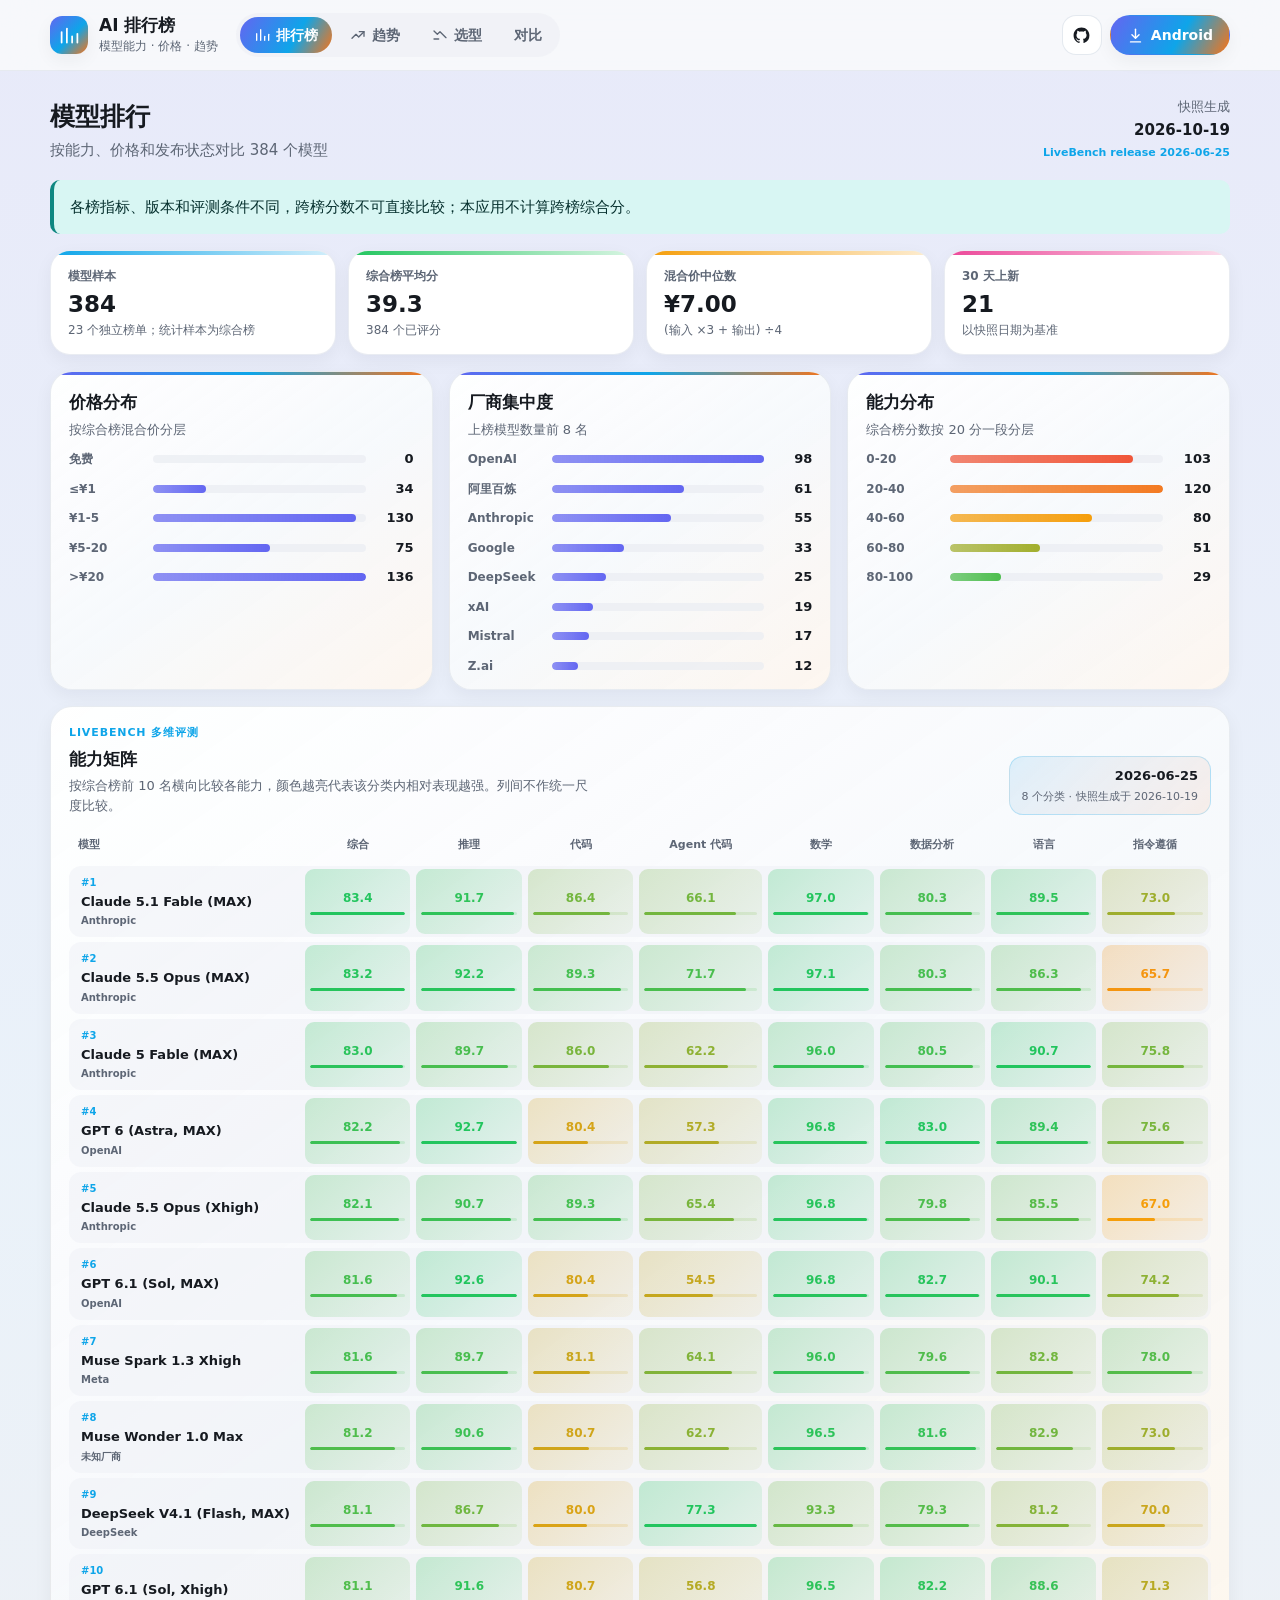
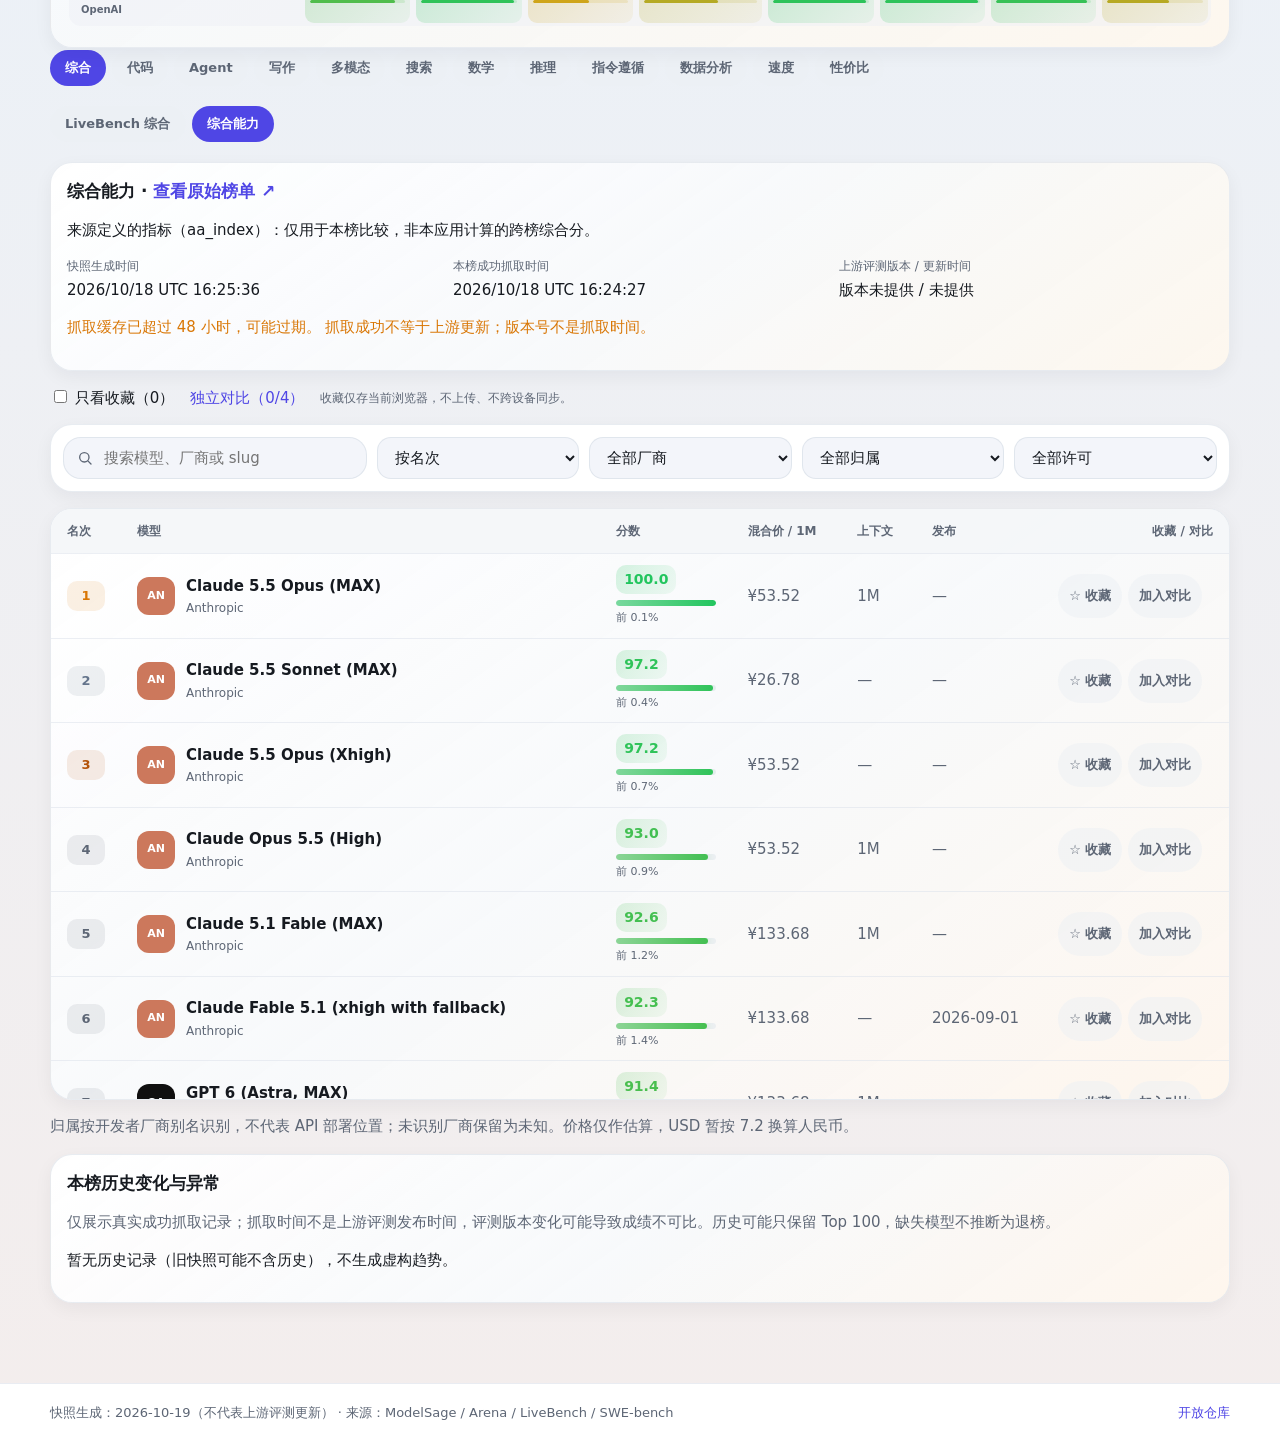
==== commit 18c73ab8: "feat: release 0.20.17 with model comparison and data trust" ====
--- a/web/index.html
+++ b/web/index.html
@@ -35,6 +35,7 @@
           <svg viewBox="0 0 24 24" fill="none" stroke="currentColor" stroke-width="2" stroke-linecap="round" stroke-linejoin="round" aria-hidden="true"><path d="m3 6 5 5 4-4 9 9"/><path d="M3 18h7"/></svg>
           <span>选型</span>
         </a>
+        <a href="#/compare" data-view="compare" title="独立模型对比"><span>对比</span></a>
       </nav>
       <div class="header-actions">
         <a class="icon-button" href="https://github.com/Aigooz/ai-rankboard" target="_blank" rel="noreferrer" aria-label="GitHub 仓库">
--- a/web/styles.css
+++ b/web/styles.css
@@ -1,6 +1,6 @@
 :root {
   color-scheme: light;
-  --bg: #F5F6F8;
+  --bg: #F3F5FA;
   --surface: #FFFFFF;
   --surface-container: #F4F6F9;
   --surface-high: #F0F2F6;
@@ -22,15 +22,21 @@
   --on-tertiary-container: #4A2000;
   --success: #16A34A;
   --error: #DC2626;
+  --accent-1: #6366F1;
+  --accent-2: #0EA5E9;
+  --accent-3: #F97316;
+  --accent-4: #EC4899;
+  --data-gradient: linear-gradient(90deg, #F87171, #FBBF24 50%, #34D399);
   --header: rgba(249, 250, 251, .88);
   --shadow: 0 18px 50px rgba(15, 23, 42, .08);
   --shadow-soft: 0 6px 18px rgba(15, 23, 42, .05);
+  --panel-gradient: linear-gradient(145deg, rgba(255, 255, 255, .96) 0%, rgba(248, 250, 252, .9) 52%, rgba(255, 247, 237, .88) 100%);
 }
 
 @media (prefers-color-scheme: dark) {
   :root {
     color-scheme: dark;
-    --bg: #070A10;
+  --bg: #070A10;
     --surface: #0C1017;
     --surface-container: #151B26;
     --surface-high: #1A212E;
@@ -50,11 +56,17 @@
     --tertiary: #FBBF24;
     --tertiary-container: #543405;
     --on-tertiary-container: #FFECCB;
-    --success: #4ADE80;
-    --error: #F87171;
+  --success: #4ADE80;
+  --error: #F87171;
+  --accent-1: #818CF8;
+  --accent-2: #38BDF8;
+  --accent-3: #FB923C;
+  --accent-4: #F472B6;
+  --data-gradient: linear-gradient(90deg, #F87171, #FBBF24 50%, #34D399);
     --header: rgba(12, 16, 23, .9);
     --shadow: 0 20px 60px rgba(0, 0, 0, .32);
-    --shadow-soft: 0 8px 22px rgba(0, 0, 0, .18);
+  --shadow-soft: 0 8px 22px rgba(0, 0, 0, .18);
+  --panel-gradient: linear-gradient(145deg, rgba(18, 24, 36, .96) 0%, rgba(12, 16, 23, .92) 52%, rgba(22, 16, 24, .9) 100%);
   }
 }
 
@@ -67,7 +79,9 @@
 body {
   margin: 0;
   min-height: 100vh;
-  background: var(--bg);
+  background:
+    linear-gradient(180deg, rgba(99, 102, 241, .08) 0%, rgba(14, 165, 233, .04) 38%, rgba(249, 115, 22, .06) 100%),
+    var(--bg);
   color: var(--text);
   font-family: "Segoe UI", "Microsoft YaHei", system-ui, -apple-system, sans-serif;
   font-size: 15px;
@@ -135,7 +149,7 @@
   width: 38px;
   height: 38px;
   border-radius: 12px;
-  background: var(--primary);
+  background: linear-gradient(135deg, var(--accent-1), var(--accent-2) 55%, var(--accent-3));
   color: var(--on-primary);
   box-shadow: var(--shadow-soft);
 }
@@ -193,7 +207,7 @@
 }
 
 .app-nav a.active {
-  background: var(--primary);
+  background: linear-gradient(120deg, var(--accent-1), var(--accent-2) 60%, var(--accent-3));
   color: var(--on-primary);
 }
 
@@ -235,7 +249,7 @@
   height: 40px;
   padding: 0 16px;
   border-radius: 999px;
-  background: var(--primary);
+  background: linear-gradient(120deg, var(--accent-1), var(--accent-2) 58%, var(--accent-3));
   border-color: transparent;
   color: var(--on-primary);
   font-size: 14px;
@@ -256,6 +270,59 @@
 
 .page {
   padding: 26px 0 64px;
+}
+
+.metric-grid {
+  display: grid;
+  grid-template-columns: repeat(4, minmax(0, 1fr));
+  gap: 12px;
+  margin-bottom: 16px;
+}
+
+.metric-card {
+  position: relative;
+  overflow: hidden;
+  padding: 16px 17px 15px;
+  border: 1px solid color-mix(in srgb, var(--outline) 68%, transparent);
+  border-radius: 20px;
+  background: var(--surface);
+  box-shadow: var(--shadow-soft);
+}
+
+.metric-card::before {
+  content: "";
+  position: absolute;
+  inset: 0 0 auto;
+  height: 4px;
+  background: linear-gradient(90deg, var(--metric-color), color-mix(in srgb, var(--metric-color) 18%, transparent));
+}
+
+.metric-card span,
+.metric-card small {
+  display: block;
+  color: var(--muted);
+  font-size: 12px;
+  font-weight: 650;
+}
+
+.metric-card strong {
+  display: block;
+  margin: 6px 0 4px;
+  color: var(--text);
+  font-size: 23px;
+  line-height: 1.15;
+  font-variant-numeric: tabular-nums;
+}
+
+.metric-card small {
+  font-weight: 500;
+}
+
+.insight-grid {
+  display: grid;
+  grid-template-columns: repeat(3, minmax(0, 1fr));
+  gap: 16px;
+  margin-bottom: 16px;
 }
 
 .loading-state {
@@ -418,9 +485,19 @@
   overflow: hidden;
   border: 1px solid color-mix(in srgb, var(--outline) 70%, transparent);
   border-radius: 22px;
-  background: var(--surface);
+  background: var(--panel-gradient);
   box-shadow: var(--shadow-soft);
 }
+
+.chart-panel::before {
+  content: "";
+  position: absolute;
+  inset: 0 0 auto;
+  height: 3px;
+  background: linear-gradient(90deg, var(--accent-1), var(--accent-2) 52%, var(--accent-3));
+}
+
+.panel { position: relative; }
 
 .table-scroll {
   overflow: auto;
@@ -536,11 +613,53 @@
   min-width: 54px;
   padding: 6px 8px;
   border-radius: 10px;
-  background: color-mix(in srgb, var(--score-color, var(--primary)) 13%, transparent);
+  background: linear-gradient(120deg, color-mix(in srgb, var(--score-color, var(--primary)) 18%, transparent), color-mix(in srgb, var(--score-color, var(--primary)) 6%, transparent));
   color: var(--score-color, var(--primary));
   font-size: 14px;
   font-weight: 750;
   font-variant-numeric: tabular-nums;
+}
+
+.score-cell {
+  min-width: 124px;
+}
+
+.score-cell .score-pill {
+  display: inline-flex;
+  justify-content: center;
+  min-width: 50px;
+  padding: 4px 8px;
+}
+
+.score-cell .score-meter {
+  margin-top: 6px;
+}
+
+.score-cell small {
+  display: block;
+  margin-top: 4px;
+  color: var(--muted);
+  font-size: 11px;
+  white-space: nowrap;
+}
+
+.score-meter {
+  display: block;
+  width: 100%;
+  min-width: 64px;
+  height: 6px;
+  overflow: hidden;
+  border-radius: 999px;
+  background: color-mix(in srgb, var(--surface-highest) 72%, transparent);
+}
+
+.score-meter i {
+  display: block;
+  width: var(--score-ratio, 0%);
+  height: 100%;
+  border-radius: 999px;
+  background: linear-gradient(90deg, color-mix(in srgb, var(--score-color, var(--primary)) 58%, white 6%), var(--score-color, var(--primary)));
+  box-shadow: 0 0 12px color-mix(in srgb, var(--score-color, var(--primary)) 34%, transparent);
 }
 
 .muted { color: var(--muted); }
@@ -582,6 +701,180 @@
 
 .panel-body {
   padding: 0 18px 14px;
+}
+
+.eyebrow {
+  margin-bottom: 5px;
+  color: var(--accent-2);
+  font-size: 11px;
+  font-weight: 800;
+  letter-spacing: .08em;
+  text-transform: uppercase;
+}
+
+.freshness span {
+  display: block;
+  margin-top: 4px;
+  color: var(--accent-2);
+  font-size: 11px;
+  font-weight: 650;
+}
+
+.livebench-matrix-panel {
+  margin-top: 16px;
+}
+
+.livebench-matrix-head {
+  align-items: flex-end;
+}
+
+.benchmark-meta {
+  flex: 0 0 auto;
+  padding: 9px 12px;
+  border: 1px solid color-mix(in srgb, var(--accent-2) 22%, transparent);
+  border-radius: 14px;
+  background: linear-gradient(135deg, color-mix(in srgb, var(--accent-2) 13%, transparent), color-mix(in srgb, var(--accent-3) 9%, transparent));
+  text-align: right;
+}
+
+.benchmark-meta strong,
+.benchmark-meta span {
+  display: block;
+}
+
+.benchmark-meta strong {
+  color: var(--text);
+  font-size: 13px;
+  font-variant-numeric: tabular-nums;
+}
+
+.benchmark-meta span {
+  margin-top: 3px;
+  color: var(--muted);
+  font-size: 11px;
+}
+
+.matrix-scroll {
+  overflow-x: auto;
+  padding: 0 18px 16px;
+}
+
+.livebench-matrix {
+  width: 100%;
+  min-width: 780px;
+  border-collapse: separate;
+  border-spacing: 0 5px;
+}
+
+.livebench-matrix th {
+  padding: 7px 9px;
+  color: var(--muted);
+  font-size: 11px;
+  font-weight: 750;
+  text-align: center;
+  white-space: nowrap;
+}
+
+.livebench-matrix th:first-child {
+  width: 190px;
+  text-align: left;
+}
+
+.livebench-matrix tbody tr {
+  cursor: pointer;
+  transition: transform .16s ease, filter .16s ease;
+}
+
+.livebench-matrix tbody tr:hover,
+.livebench-matrix tbody tr:focus-visible {
+  filter: brightness(1.05);
+  outline: none;
+  transform: translateX(2px);
+}
+
+.livebench-matrix tbody th,
+.livebench-matrix tbody td {
+  background: var(--surface-row);
+}
+
+.livebench-matrix tbody th {
+  border-radius: 12px 0 0 12px;
+  padding: 9px 12px;
+  text-align: left;
+}
+
+.livebench-matrix tbody td:last-child {
+  border-radius: 0 12px 12px 0;
+}
+
+.matrix-rank,
+.matrix-model,
+.matrix-vendor {
+  display: block;
+}
+
+.matrix-rank {
+  color: var(--accent-2);
+  font-size: 10px;
+  font-weight: 800;
+}
+
+.matrix-model {
+  margin-top: 2px;
+  overflow: hidden;
+  color: var(--text);
+  font-size: 13px;
+  font-weight: 700;
+  text-overflow: ellipsis;
+  white-space: nowrap;
+}
+
+.matrix-vendor {
+  margin-top: 2px;
+  overflow: hidden;
+  color: var(--muted);
+  font-size: 10px;
+  text-overflow: ellipsis;
+  white-space: nowrap;
+}
+
+.matrix-score {
+  position: relative;
+  min-width: 70px;
+  padding: 9px 8px !important;
+  color: var(--matrix-color);
+  font-size: 12px;
+  font-weight: 800;
+  text-align: center;
+  font-variant-numeric: tabular-nums;
+  isolation: isolate;
+}
+
+.matrix-score::before {
+  content: "";
+  position: absolute;
+  z-index: -1;
+  inset: 3px;
+  border-radius: 9px;
+  background: linear-gradient(135deg, color-mix(in srgb, var(--matrix-color) 24%, transparent), color-mix(in srgb, var(--matrix-color) 7%, transparent));
+}
+
+.matrix-score span {
+  display: block;
+  height: 3px;
+  margin-top: 5px;
+  overflow: hidden;
+  border-radius: 999px;
+  background: color-mix(in srgb, var(--matrix-color) 16%, transparent);
+}
+
+.matrix-score span::after {
+  content: "";
+  display: block;
+  width: var(--matrix-ratio);
+  height: 100%;
+  border-radius: inherit;
+  background: var(--matrix-color);
 }
 
 .usage-list,
@@ -677,7 +970,117 @@
   display: block;
   height: 100%;
   border-radius: 999px;
-  background: color-mix(in srgb, var(--primary) 78%, transparent);
+  background: linear-gradient(90deg, var(--accent-1), var(--accent-2) 62%, var(--accent-3));
+}
+
+.distribution-list {
+  display: grid;
+  gap: 10px;
+}
+
+.distribution-row {
+  display: grid;
+  grid-template-columns: 74px minmax(0, 1fr) 38px;
+  align-items: center;
+  gap: 10px;
+}
+
+.distribution-row > span:first-child,
+.distribution-name {
+  overflow: hidden;
+  color: var(--muted);
+  font-size: 12px;
+  font-weight: 650;
+  text-overflow: ellipsis;
+  white-space: nowrap;
+}
+
+.distribution-row strong {
+  color: var(--text);
+  font-size: 13px;
+  text-align: right;
+  font-variant-numeric: tabular-nums;
+}
+
+.distribution-bar {
+  display: block;
+  overflow: hidden;
+  height: 8px;
+  border-radius: 999px;
+  background: color-mix(in srgb, var(--surface-highest) 72%, transparent);
+}
+
+.distribution-bar i {
+  display: block;
+  height: 100%;
+  border-radius: inherit;
+  background: linear-gradient(90deg, color-mix(in srgb, var(--bar-color, var(--accent-1)) 70%, white 8%), var(--bar-color, var(--accent-1)));
+  animation: growBar .5s ease both;
+}
+
+@keyframes growBar {
+  from { transform: scaleX(0); transform-origin: left; opacity: .2; }
+  to { transform: scaleX(1); transform-origin: left; opacity: 1; }
+}
+
+.chart-empty {
+  display: grid;
+  min-height: 160px;
+  place-items: center;
+  color: var(--muted);
+}
+
+.scatter-wrap,
+.radar-wrap {
+  display: grid;
+  width: 100%;
+}
+
+.scatter-wrap svg,
+.radar-wrap svg {
+  width: 100%;
+  height: auto;
+  overflow: visible;
+}
+
+.scatter-label,
+.radar-label {
+  fill: var(--muted);
+  font-size: 12px;
+  font-weight: 650;
+}
+
+.radar-value {
+  fill: var(--text);
+  font-size: 12px;
+  font-weight: 750;
+  font-variant-numeric: tabular-nums;
+}
+
+.scatter-hit {
+  cursor: pointer;
+}
+
+.scatter-hit:hover {
+  stroke: var(--text);
+  stroke-width: 1.5;
+}
+
+.radar-panel {
+  margin-bottom: 18px;
+}
+
+.radar-summary {
+  color: var(--muted);
+  font-size: 12px;
+  text-align: right;
+}
+
+.radar-summary strong {
+  display: block;
+  margin-bottom: 3px;
+  color: var(--accent-1);
+  font-size: 16px;
 }
 
 .news-item {
@@ -722,6 +1125,10 @@
 .selection-info {
   flex: 1;
   min-width: 0;
+}
+
+.selection-info .score-meter {
+  margin-top: 7px;
 }
 
 .selection-model {
@@ -831,6 +1238,10 @@
   background: var(--surface-row);
 }
 
+.tier-item .score-meter {
+  margin-top: 8px;
+}
+
 .tier-label {
   color: var(--tertiary);
   font-size: 12px;
@@ -865,6 +1276,14 @@
   font-variant-numeric: tabular-nums;
 }
 
+.latest-score strong {
+  display: block;
+}
+
+.latest-score .score-meter {
+  margin-top: 5px;
+}
+
 .modal {
   position: fixed;
   inset: 0;
@@ -942,6 +1361,13 @@
   overflow-wrap: anywhere;
 }
 
+.detail-stat small {
+  display: block;
+  margin-top: 4px;
+  color: var(--muted);
+  font-size: 12px;
+}
+
 .detail-chips {
   display: flex;
   flex-wrap: wrap;
@@ -1006,6 +1432,17 @@
   font-size: 13px;
   text-align: right;
   font-variant-numeric: tabular-nums;
+}
+
+.score-row-rank strong {
+  display: block;
+  color: var(--text);
+}
+
+.score-row-rank span {
+  display: block;
+  margin-top: 2px;
+  font-size: 11px;
 }
 
 .score-row-score {
@@ -1029,7 +1466,9 @@
   width: var(--score-ratio, 0%);
   height: 100%;
   border-radius: 999px;
-  background: var(--score-color, var(--primary));
+  background: var(--data-gradient);
+  background-size: calc(100% / max(var(--score-ratio-number, 1), .001));
+  transition: width .35s ease;
 }
 
 .error-state {
@@ -1114,6 +1553,18 @@
     min-width: 0;
   }
 
+  .metric-grid {
+    grid-template-columns: repeat(2, minmax(0, 1fr));
+  }
+
+  .insight-grid {
+    grid-template-columns: 1fr;
+  }
+
+  .distribution-row {
+    grid-template-columns: 60px minmax(0, 1fr) 32px;
+  }
+
   .table-scroll {
     max-height: none;
   }
@@ -1121,6 +1572,16 @@
   .trend-grid,
   .select-grid {
     grid-template-columns: 1fr;
+  }
+
+  .livebench-matrix-head {
+    display: block;
+  }
+
+  .benchmark-meta {
+    display: inline-block;
+    margin-top: 10px;
+    text-align: left;
   }
 
   .recommend-grid,
@@ -1161,7 +1622,65 @@
   .view-header h1 { font-size: 22px; }
   .download-button { width: 40px; padding: 0; }
   .tier-grid { grid-template-columns: 1fr; }
+  .metric-grid { grid-template-columns: 1fr; }
+  .metric-card strong { font-size: 21px; }
   .score-row {
     grid-template-columns: minmax(0, 1fr) 62px 52px;
   }
-}
+
+  .livebench-matrix {
+    min-width: 720px;
+  }
+}
+
+/* Selection and data provenance: touch-friendly, contained horizontal scrolling. */
+.trust-note, .board-info, .history-panel { padding: 16px; margin: 16px 0; }
+.trust-note { border-left: 4px solid var(--secondary); background: var(--secondary-container); color: var(--on-secondary-container); border-radius: 10px; }
+.board-info h2, .history-panel h2 { margin: 0 0 8px; font-size: 17px; }
+.board-info p, .history-panel p { overflow-wrap: anywhere; }
+.time-grid { display: grid; grid-template-columns: repeat(3,minmax(0,1fr)); gap: 12px; }
+.time-grid dt { color: var(--muted); font-size: 12px; }
+.time-grid dd { margin: 4px 0 0; overflow-wrap: anywhere; }
+.warning { color: var(--tertiary); overflow-wrap: anywhere; }
+.selection-toolbar { display: flex; gap: 16px; align-items: center; flex-wrap: wrap; }
+.selection-toolbar span { color: var(--muted); font-size: 12px; }
+.model-actions { display: flex; gap: 6px; flex-wrap: wrap; margin: 6px 0; }
+.model-actions .chip { min-height: 44px; padding: 0 10px; }
+.model-actions [aria-pressed="true"] { background: var(--primary-container); color: var(--on-primary-container); }
+.control-panel { grid-template-columns: minmax(200px,1.5fr) repeat(4,minmax(100px,1fr)); }
+.control-panel select { min-width: 0; }
+.comparison-scroll { overflow: auto; margin-top: 16px; }
+.comparison-table { width: 100%; border-collapse: collapse; min-width: 560px; }
+.comparison-table th, .comparison-table td { padding: 16px; border-bottom: 1px solid var(--outline); text-align: left; min-width: 135px; max-width: 280px; overflow-wrap: anywhere; }
+.comparison-table th:first-child { position: sticky; left: 0; background: var(--surface); }
+.compare-selector select { min-height: 44px; max-width: 100%; background: var(--surface); color: var(--text); border: 1px solid var(--outline); border-radius: 10px; padding: 8px; }
+button, .app-nav a { touch-action: manipulation; }
+@media (max-width: 900px) {
+  .control-panel { grid-template-columns: repeat(2,minmax(0,1fr)); }
+  .search-field { grid-column: 1 / -1; }
+  .time-grid { grid-template-columns: 1fr; }
+  .app-nav a { min-height: 44px; }
+}
+@media (max-width: 600px) {
+  .data-table { min-width: 0; display: block; }
+  .data-table thead { display: none; }
+  .data-table tbody { display: grid; gap: 10px; padding: 8px; }
+  .data-table tr { display: grid; grid-template-columns: 54px minmax(0,1fr); border: 1px solid var(--outline); border-radius: 14px; padding: 8px; }
+  .data-table td { padding: 6px; border: 0; text-align: left !important; min-width: 0; }
+  .data-table .rank-cell { grid-column: 1; }
+  .data-table td:nth-child(2) { grid-column: 2; }
+  .data-table td:nth-child(n+3) { grid-column: 1 / -1; }
+  .data-table td:nth-child(3)::before { content: "本榜成绩："; color: var(--muted); }
+  .data-table td:nth-child(4)::before { content: "估算混合价 / 1M："; }
+  .data-table td:nth-child(5)::before { content: "上下文："; }
+  .data-table td:nth-child(6)::before { content: "模型发布："; }
+  .data-table .score-meter { display: none; }
+  .data-table .score-cell small { display: inline; margin-left: 8px; }
+  .model-cell { min-width: 0; }
+  .model-info { min-width: 0; }
+  .model-name { white-space: normal; overflow-wrap: anywhere; }
+  .freshness { white-space: normal; }
+  .modal-panel { max-height: 90dvh; }
+  .modal-body { max-height: calc(90dvh - 70px); }
+}
+@media (prefers-reduced-motion: reduce) { *, *::before, *::after { animation: none !important; transition: none !important; scroll-behavior: auto !important; } }
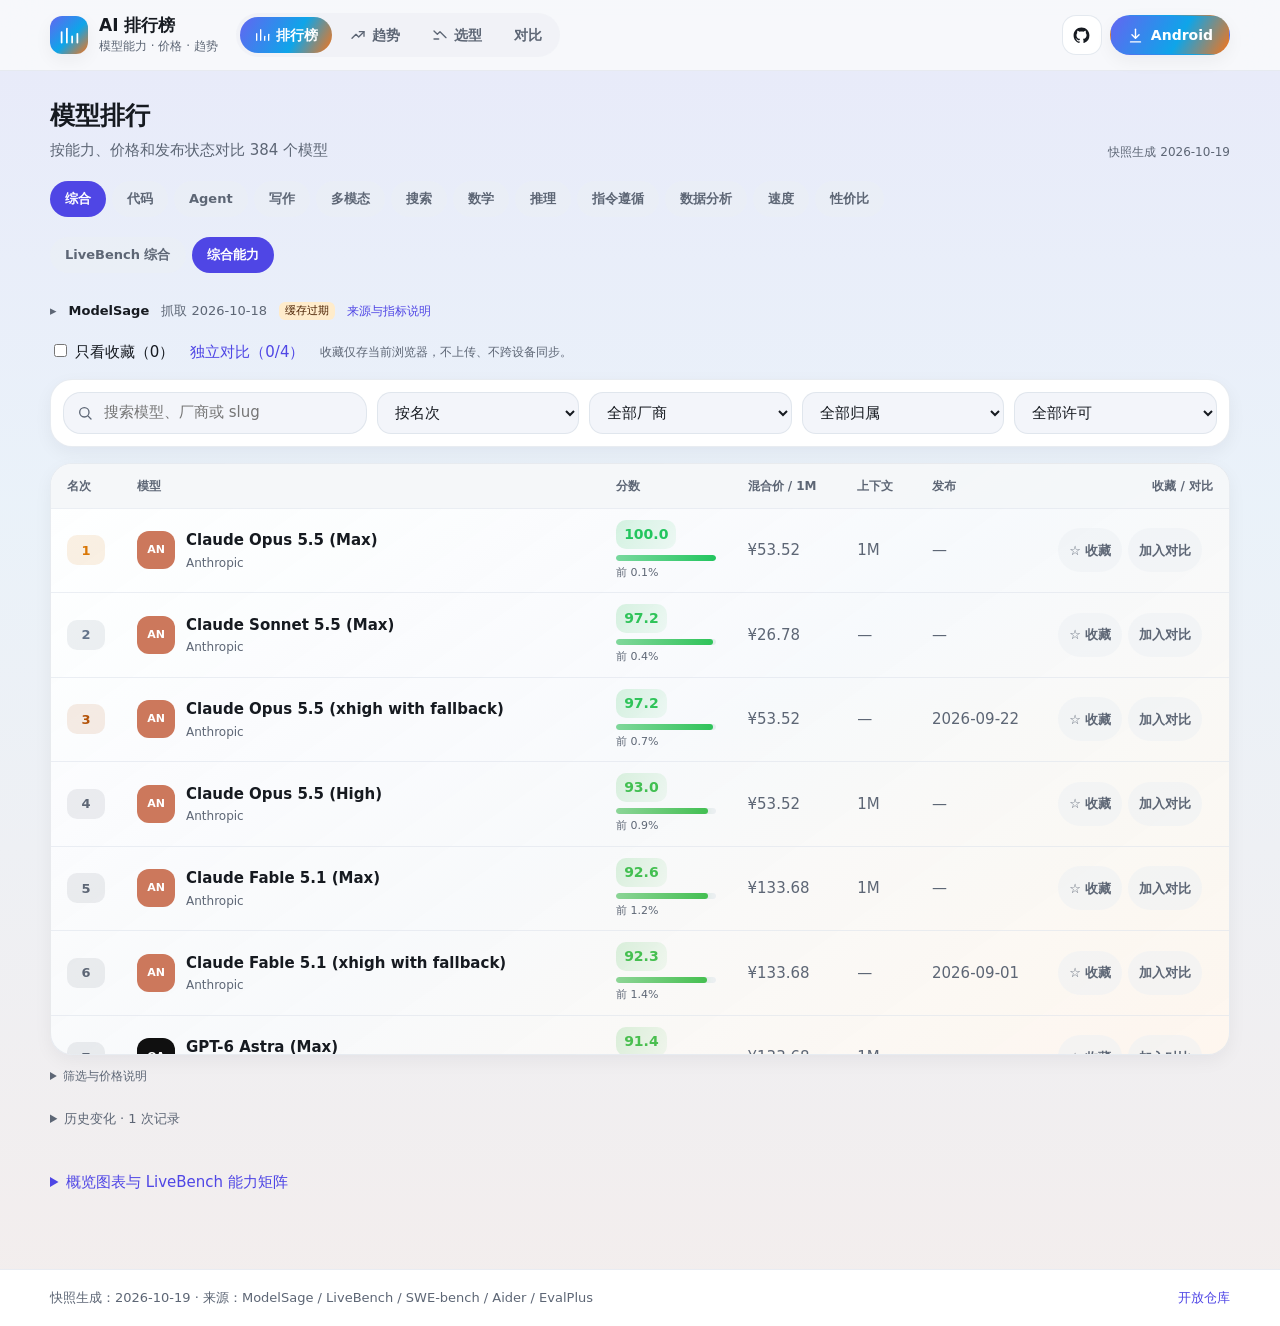
==== commit 221ec823: "feat: release 0.20.19 with native in-app news reading" ====
--- a/web/index.html
+++ b/web/index.html
@@ -70,6 +70,19 @@
     </div>
   </div>
 
+  <div class="modal reader-modal" id="news-reader" hidden>
+    <div class="modal-backdrop" data-close-reader></div>
+    <section class="modal-panel reader-panel" role="dialog" aria-modal="true" aria-labelledby="reader-title" aria-describedby="reader-note">
+      <div class="modal-header">
+        <h2 id="reader-title">资讯阅读</h2>
+        <a class="chip reader-source" data-reader-source target="_blank" rel="noopener noreferrer">打开原文 ↗</a>
+        <button class="icon-button" type="button" data-close-reader aria-label="关闭资讯阅读">✕</button>
+      </div>
+      <p id="reader-note" class="reader-note">正文来自最近一次抓取快照，可能截断或滞后；完整排版与最新内容请查看原文。</p>
+      <article id="reader-content" class="reader-content" tabindex="0" aria-label="资讯正文"></article>
+    </section>
+  </div>
+
   <footer class="app-footer">
     <div class="shell footer-inner">
       <span id="data-meta">数据加载中</span>
--- a/web/styles.css
+++ b/web/styles.css
@@ -1634,7 +1634,7 @@
 }
 
 /* Selection and data provenance: touch-friendly, contained horizontal scrolling. */
-.trust-note, .board-info, .history-panel { padding: 16px; margin: 16px 0; }
+.board-info, .history-panel { margin: 10px 0; color: var(--muted); font-size: 13px; }
 .trust-note { border-left: 4px solid var(--secondary); background: var(--secondary-container); color: var(--on-secondary-container); border-radius: 10px; }
 .board-info h2, .history-panel h2 { margin: 0 0 8px; font-size: 17px; }
 .board-info p, .history-panel p { overflow-wrap: anywhere; }
@@ -1684,3 +1684,43 @@
   .modal-body { max-height: calc(90dvh - 70px); }
 }
 @media (prefers-reduced-motion: reduce) { *, *::before, *::after { animation: none !important; transition: none !important; scroll-behavior: auto !important; } }
+
+.board-info > summary, .history-panel > summary { padding: 8px 0; cursor: pointer; min-height: 40px; }
+.board-info > summary { display: flex; align-items: center; flex-wrap: wrap; gap: 6px 12px; }
+.board-info > summary::before { content: "▸"; color: var(--muted); }
+.board-info[open] > summary::before { content: "▾"; }
+.board-info > summary::-webkit-details-marker { display: none; }
+.provenance-label { color: var(--text); font-weight: 650; }
+.disclosure-label { color: var(--primary); font-size: 12px; }
+.status-badge { display: inline-block; background: var(--tertiary-container); color: var(--on-tertiary-container); border-radius: 6px; padding: 1px 6px; font-size: 11px; }
+.disclosure-body { border-left: 2px solid var(--outline); padding: 8px 14px; margin-bottom: 8px; }
+.inline-disclosure { color: var(--muted); font-size: 12px; margin: 8px 0; }
+.inline-disclosure summary { cursor: pointer; width: fit-content; min-height: 28px; padding: 4px 0; }
+.inline-disclosure p { max-width: 76ch; margin: 4px 0 10px; }
+summary:focus-visible { outline: 2px solid var(--primary); outline-offset: 2px; }
+.board-info h2 { font-size: 15px; }
+@media (max-width: 600px) { .board-info > summary { gap: 4px 8px; } .provenance-time { font-size: 12px; } }
+
+.overview-disclosure { margin-top: 20px; }
+.overview-disclosure > summary { color: var(--primary); cursor: pointer; padding: 10px 0; min-height: 44px; }
+.compact-freshness { font-size: 12px; }
+@media (max-width: 600px) { .compact-freshness { margin-top: 4px; } }
+
+.news-item { cursor: pointer; }
+.news-item:disabled { opacity: .6; cursor: not-allowed; }
+.reader-panel { width: min(1100px, 100%); height: 90dvh; max-height: 90dvh; display: flex; flex-direction: column; }
+.reader-panel .modal-header { flex-shrink: 0; }
+.reader-panel h2 { flex: 1; font-size: 16px; }
+.reader-source { display: inline-flex; align-items: center; min-height: 44px; white-space: nowrap; }
+.reader-note { margin: 0; padding: 8px 16px; font-size: 12px; color: var(--muted); background: var(--surface-container); }
+.reader-content { flex: 1; min-height: 0; overflow: auto; padding: 24px clamp(18px, 5vw, 72px); line-height: 1.85; overflow-wrap: anywhere; }
+.reader-content > * { max-width: 72ch; margin-inline: auto; }
+.reader-content p { margin-block: 0 1.25em; white-space: pre-line; }
+.reader-date { color: var(--muted); font-size: 12px; }
+.reader-article-title { font-size: clamp(22px, 4vw, 32px); line-height: 1.35; margin-block: 0 24px; }
+@media (max-width: 600px) {
+  .reader-modal { padding: 0; align-items: end; }
+  .reader-panel { width: 100%; height: 94dvh; max-height: 94dvh; border-radius: 20px 20px 0 0; }
+  .reader-panel .modal-header { gap: 8px; padding: 10px; }
+  .reader-panel h2 { font-size: 14px; max-height: 44px; overflow: auto; }
+}
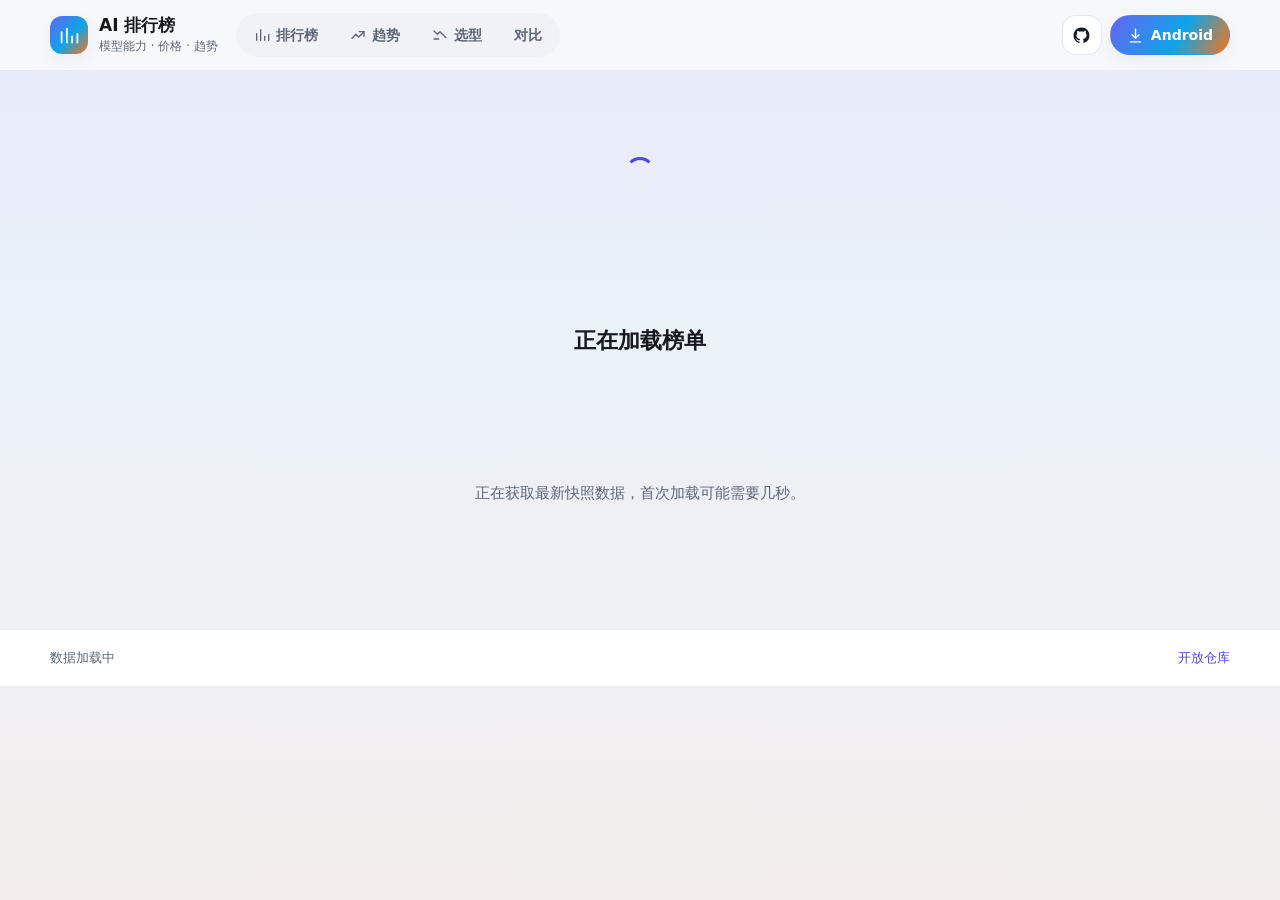
==== commit cae86015: "feat: release 0.20.20 with HLE benchmarks and public example" ====
--- a/web/index.html
+++ b/web/index.html
@@ -79,6 +79,7 @@
         <button class="icon-button" type="button" data-close-reader aria-label="关闭资讯阅读">✕</button>
       </div>
       <p id="reader-note" class="reader-note">正文来自最近一次抓取快照，可能截断或滞后；完整排版与最新内容请查看原文。</p>
+      <div class="reader-translation"><button class="chip" type="button" id="reader-translate">翻译为中文</button><span id="reader-translation-status" role="status">按需机翻，将文章文本发送至 MyMemory（第三方）。</span></div>
       <article id="reader-content" class="reader-content" tabindex="0" aria-label="资讯正文"></article>
     </section>
   </div>
--- a/web/styles.css
+++ b/web/styles.css
@@ -1713,6 +1713,9 @@
 .reader-panel h2 { flex: 1; font-size: 16px; }
 .reader-source { display: inline-flex; align-items: center; min-height: 44px; white-space: nowrap; }
 .reader-note { margin: 0; padding: 8px 16px; font-size: 12px; color: var(--muted); background: var(--surface-container); }
+.reader-translation { display: flex; gap: 10px; align-items: center; padding: 6px 16px; font-size: 12px; color: var(--muted); flex-shrink: 0; }
+.reader-translation button { flex-shrink: 0; min-height: 40px; color: var(--primary); }
+.reader-translation button:disabled { opacity: .55; cursor: wait; }
 .reader-content { flex: 1; min-height: 0; overflow: auto; padding: 24px clamp(18px, 5vw, 72px); line-height: 1.85; overflow-wrap: anywhere; }
 .reader-content > * { max-width: 72ch; margin-inline: auto; }
 .reader-content p { margin-block: 0 1.25em; white-space: pre-line; }
@@ -1724,3 +1727,10 @@
   .reader-panel .modal-header { gap: 8px; padding: 10px; }
   .reader-panel h2 { font-size: 14px; max-height: 44px; overflow: auto; }
 }
+.benchmark-reference .disclosure-body { font-size: 13px; line-height: 1.7; }
+.benchmark-reference h2 { font-size: 16px; }
+.benchmark-reference code { overflow-wrap: anywhere; }
+.public-example { border-top: 1px solid var(--outline); margin-top: 12px; padding-top: 12px; }
+.public-example h3 { font-size: 14px; }
+.public-example p { white-space: pre-line; }
+.training-warning { font-weight: 650; color: var(--tertiary); }
